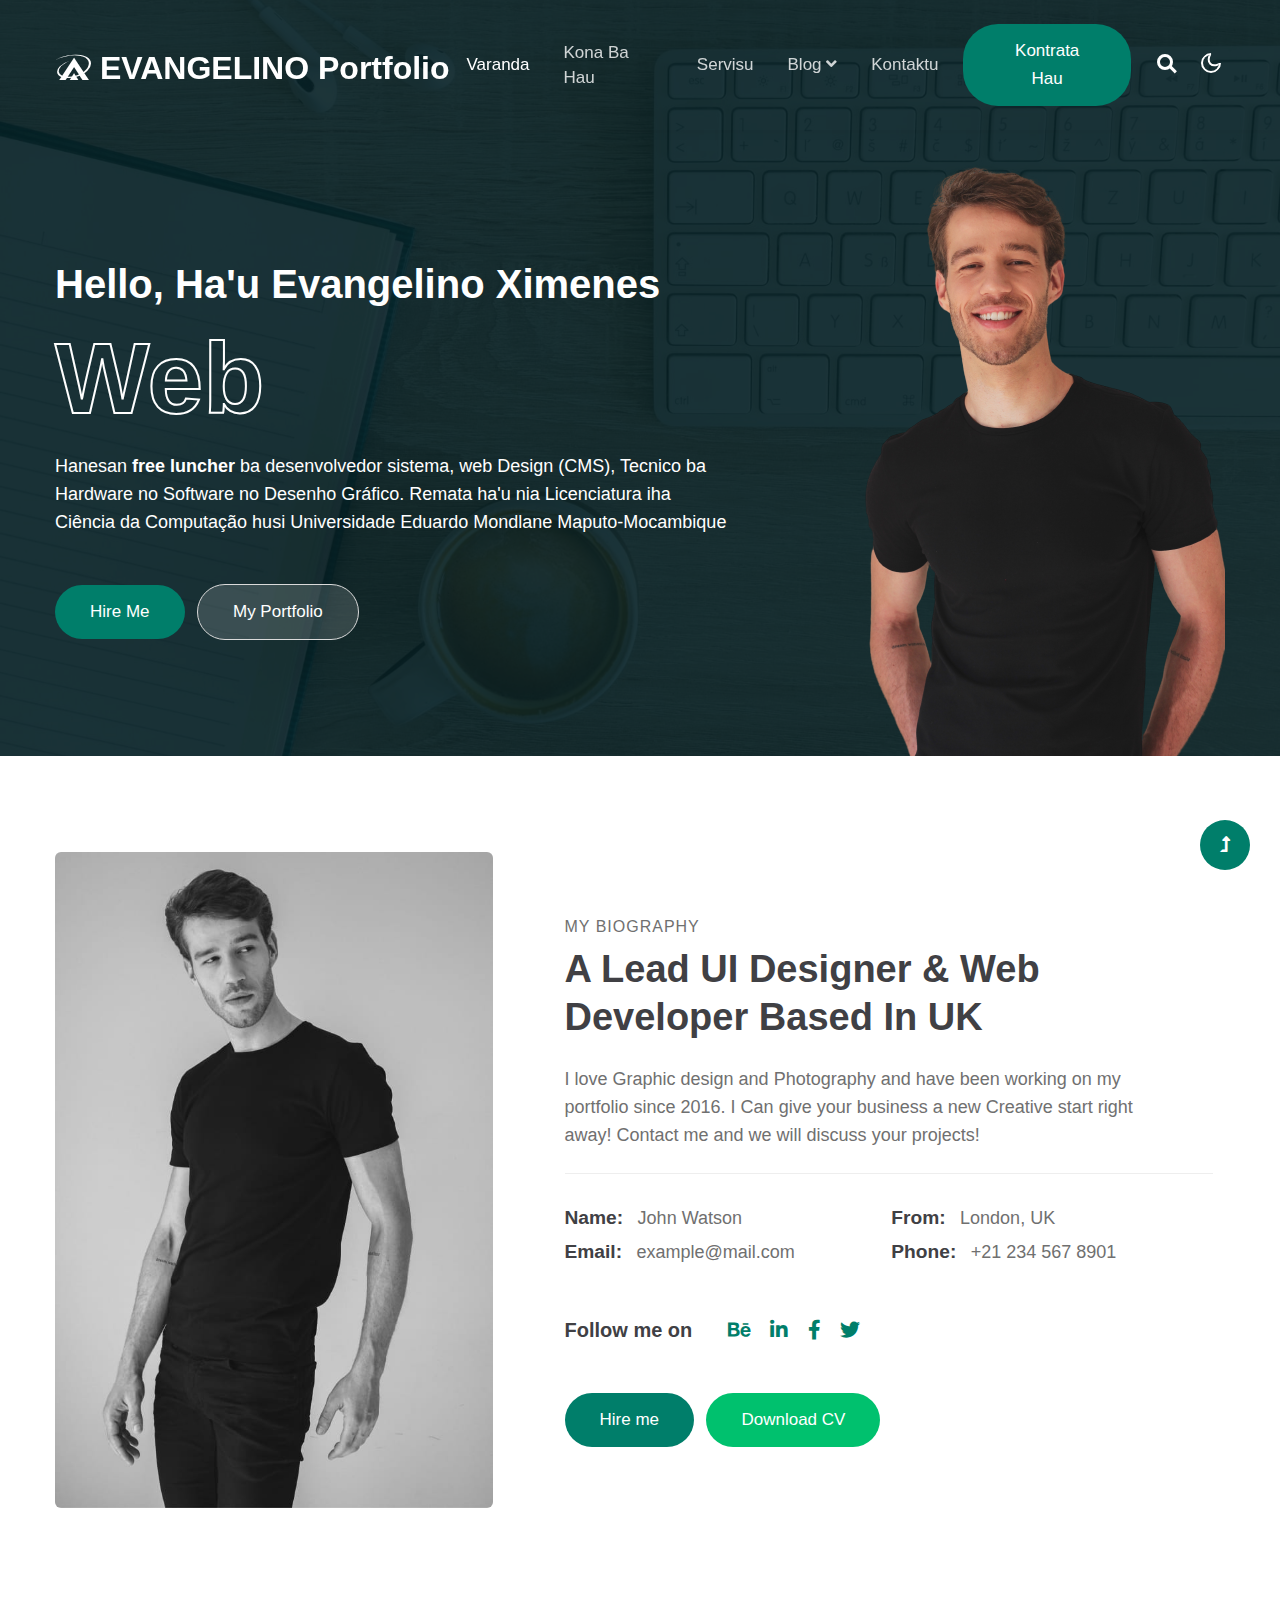
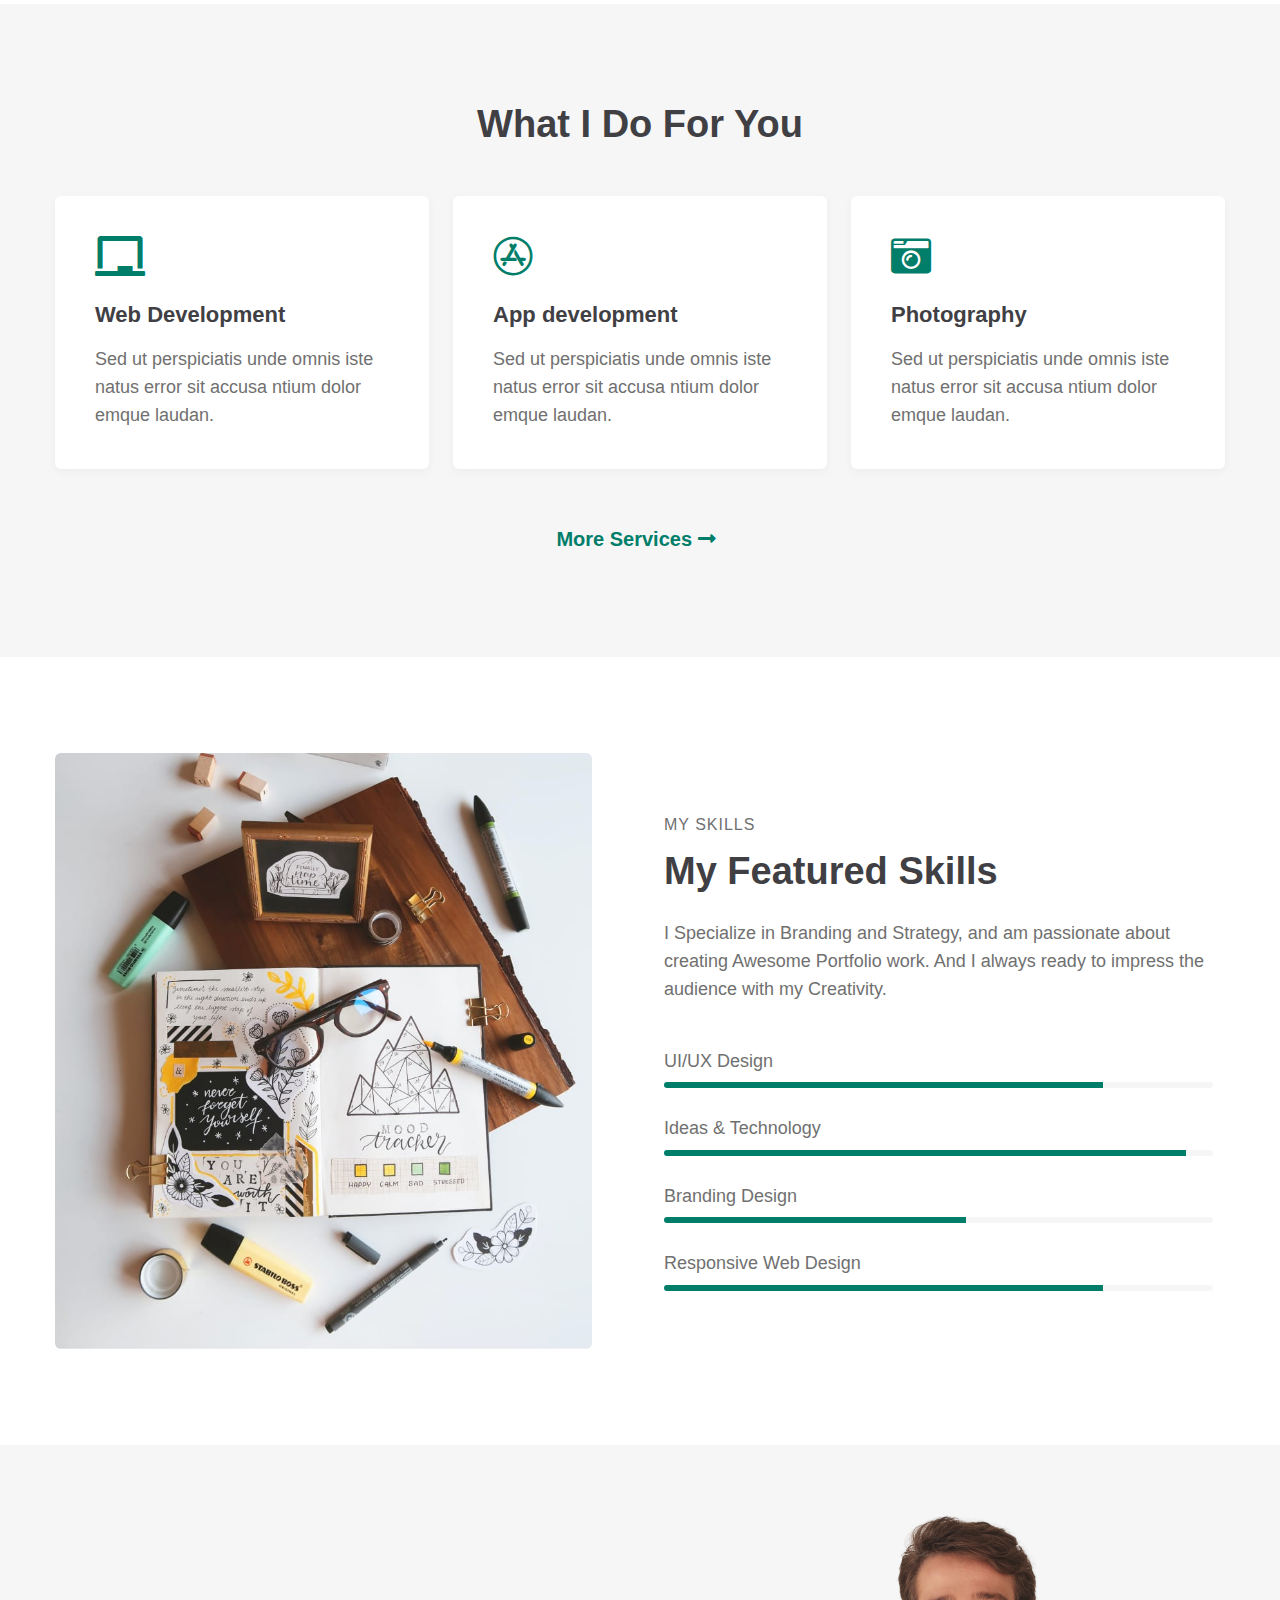
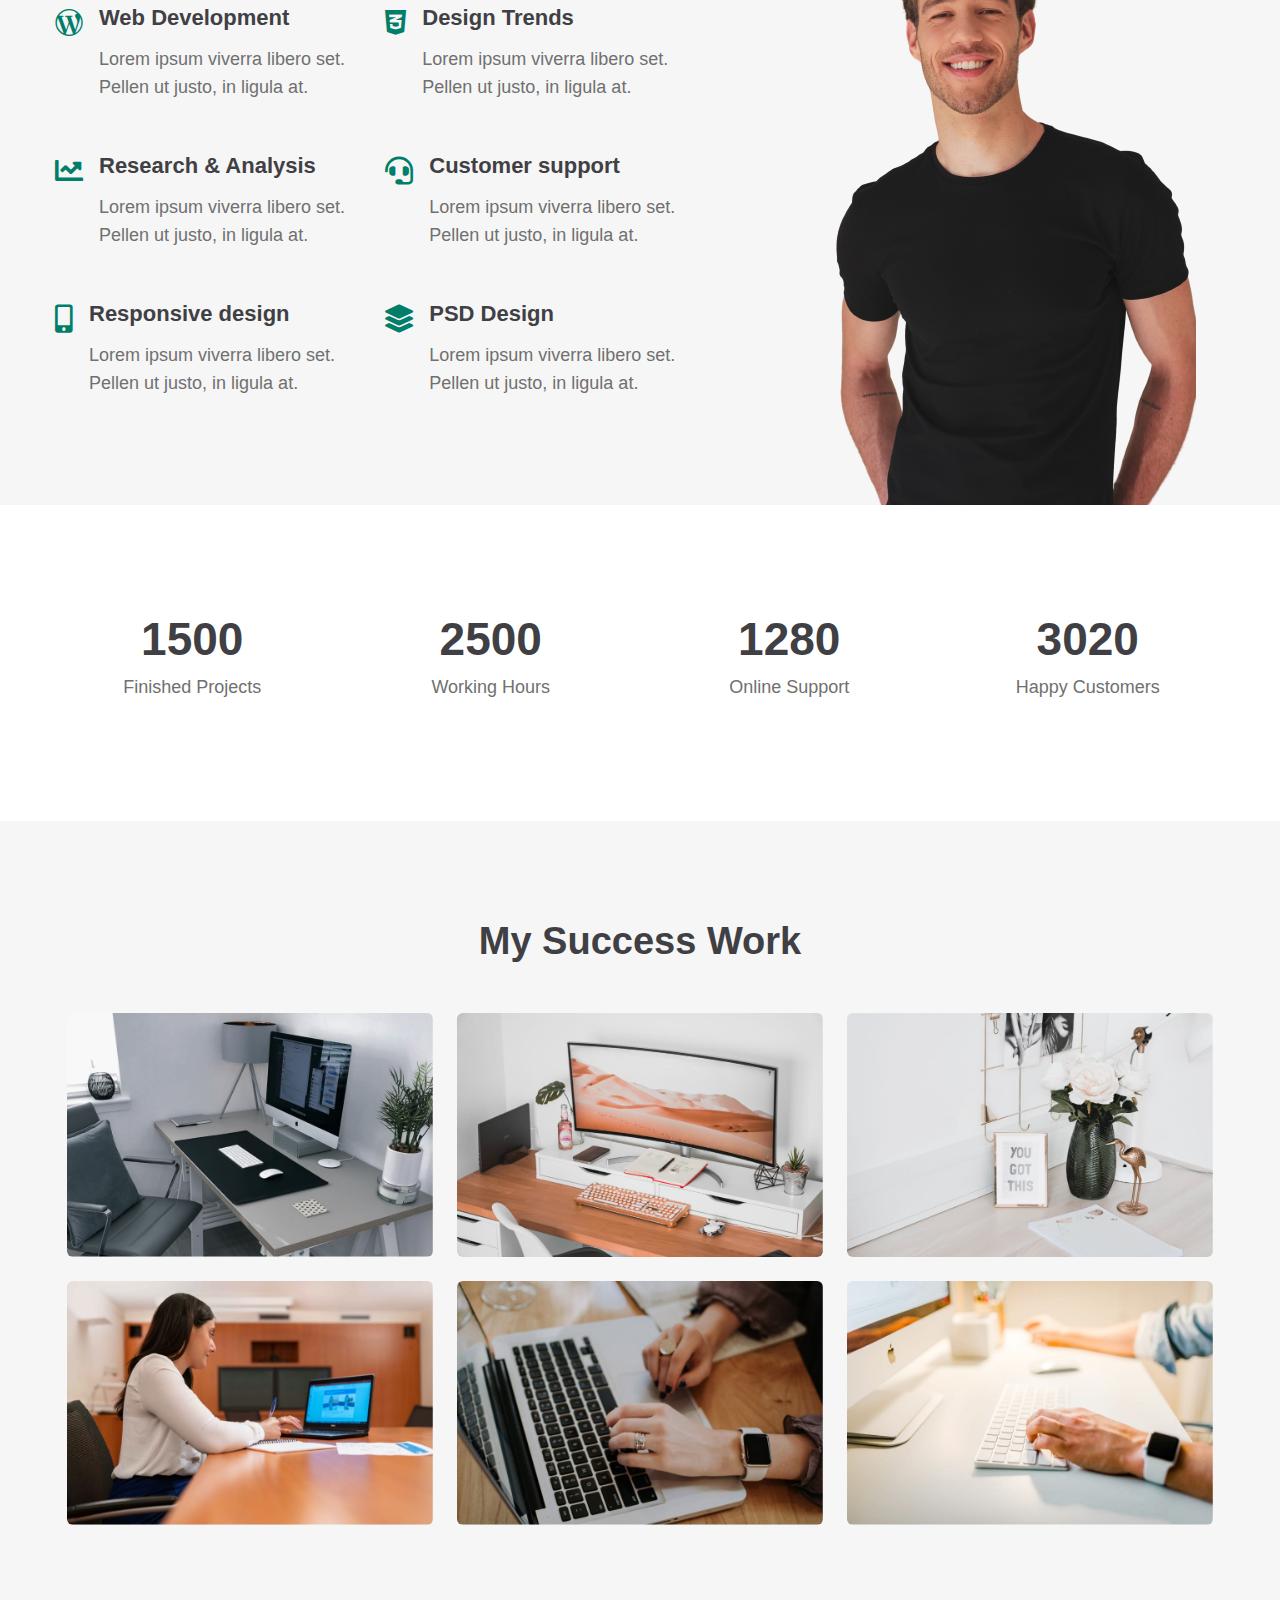
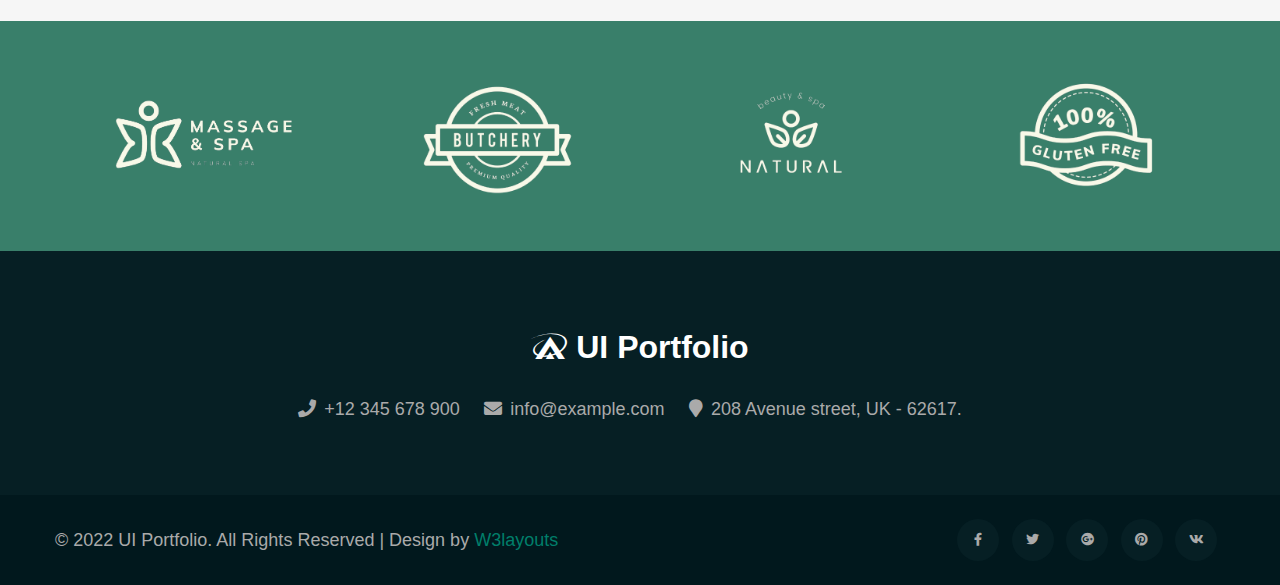
==== index.html @ 5bae4c5f "Initial commit" ====
<!--
Author: W3layouts
Author URL: http://w3layouts.com
-->
<!doctype html>
<html lang="en">


<!-- Mirrored from demo.w3layouts.com/demos_new/template_demo/20-05-2022/ui-portfolio-liberty-demo_Free/329622162/web/index.html by HTTrack Website Copier/3.x [XR&CO'2014], Tue, 31 Jan 2023 02:59:23 GMT -->
<!-- Added by HTTrack --><meta http-equiv="content-type" content="text/html;charset=UTF-8" /><!-- /Added by HTTrack -->
<head>
    <!-- Required meta tags -->
    <meta charset="utf-8">
    <meta name="viewport" content="width=device-width, initial-scale=1, shrink-to-fit=no">
    <title>Portfólio - Evangelino Francisco Ximenes</title>

    <!-- google-fonts -->
    <link href="http://fonts.googleapis.com/css2?family=Dosis:wght@300;400;500;600;800&amp;display=swap" rel="stylesheet">
    <link href="http://fonts.googleapis.com/css2?family=DM+Sans:wght@400;500;700&amp;display=swap" rel="stylesheet">
    <!-- //google-fonts -->

    <!-- Template CSS Style link -->
    <link rel="stylesheet" href="assets/css/style-liberty.css">

</head>

<body>
<script src="../../../../../../../m.servedby-buysellads.com/monetization.js" type="text/javascript"></script>
<script>
(function(){
	if(typeof _bsa !== 'undefined' && _bsa) {
  		// format, zoneKey, segment:value, options
  		_bsa.init('flexbar', 'CKYI627U', 'placement:w3layoutscom');
  	}
})();
</script>
<script>
(function(){
if(typeof _bsa !== 'undefined' && _bsa) {
	// format, zoneKey, segment:value, options
	_bsa.init('fancybar', 'CKYDL2JN', 'placement:demo');
}
})();
</script>
<script>
(function(){
	if(typeof _bsa !== 'undefined' && _bsa) {
  		// format, zoneKey, segment:value, options
  		_bsa.init('stickybox', 'CKYI653J', 'placement:w3layoutscom');
  	}
})();
</script>
<!-- Global site tag (gtag.js) - Google Analytics -->
<script async src='https://www.googletagmanager.com/gtag/js?id=G-98H8KRKT85'></script>
<script>
  window.dataLayer = window.dataLayer || [];
  function gtag(){dataLayer.push(arguments);}
  gtag('js', new Date());

  gtag('config', 'G-98H8KRKT85');
</script>

<meta name="robots" content="noindex">
<body><link rel="stylesheet" href="../../../../../../assests/css/font-awesome.min.css">
<!-- New toolbar-->
<style>
* {
  box-sizing: border-box;
  font-family: -apple-system, BlinkMacSystemFont, "Segoe UI", Roboto, Oxygen-Sans, Ubuntu, Cantarell, "Helvetica Neue", sans-serif;
}


#w3lDemoBar.w3l-demo-bar {
  top: 0;
  right: 0;
  bottom: 0;
  z-index: 9999;
  padding: 40px 5px;
  padding-top:70px;
  margin-bottom: 70px;
  background: #0D1326;
  border-top-left-radius: 9px;
  border-bottom-left-radius: 9px;
}

#w3lDemoBar.w3l-demo-bar a {
  display: block;
  color: #e6ebff;
  text-decoration: none;
  line-height: 24px;
  opacity: .6;
  margin-bottom: 20px;
  text-align: center;
}

#w3lDemoBar.w3l-demo-bar span.w3l-icon {
  display: block;
}

#w3lDemoBar.w3l-demo-bar a:hover {
  opacity: 1;
}

#w3lDemoBar.w3l-demo-bar .w3l-icon svg {
  color: #e6ebff;
}
#w3lDemoBar.w3l-demo-bar .responsive-icons {
  margin-top: 30px;
  border-top: 1px solid #41414d;
  padding-top: 40px;
}
#w3lDemoBar.w3l-demo-bar .demo-btns {
  border-top: 1px solid #41414d;
  padding-top: 30px;
}
#w3lDemoBar.w3l-demo-bar .responsive-icons a span.fa {
  font-size: 26px;
}
#w3lDemoBar.w3l-demo-bar .no-margin-bottom{
  margin-bottom:0;
}
.toggle-right-sidebar span {
  background: #0D1326;
  width: 50px;
  height: 50px;
  line-height: 50px;
  text-align: center;
  color: #e6ebff;
  border-radius: 50px;
  font-size: 26px;
  cursor: pointer;
  opacity: .5;
}
.pull-right {
  float: right;
  position: fixed;
  right: 0px;
  top: 70px;
  width: 90px;
  z-index: 99999;
  text-align: center;
}
/* ============================================================
RIGHT SIDEBAR SECTION
============================================================ */

#right-sidebar {
  width: 90px;
  position: fixed;
  height: 100%;
  z-index: 1000;
  right: 0px;
  top: 0;
  margin-top: 60px;
  -webkit-transition: all .5s ease-in-out;
  -moz-transition: all .5s ease-in-out;
  -o-transition: all .5s ease-in-out;
  transition: all .5s ease-in-out;
  overflow-y: auto;
}


/* ============================================================
RIGHT SIDEBAR TOGGLE SECTION
============================================================ */

.hide-right-bar-notifications {
  margin-right: -300px !important;
  -webkit-transition: all .3s ease-in-out;
  -moz-transition: all .3s ease-in-out;
  -o-transition: all .3s ease-in-out;
  transition: all .3s ease-in-out;
}



@media (max-width: 992px) {
  #w3lDemoBar.w3l-demo-bar a.desktop-mode{
      display: none;

  }
}
@media (max-width: 767px) {
  #w3lDemoBar.w3l-demo-bar a.tablet-mode{
      display: none;

  }
}
@media (max-width: 568px) {
  #w3lDemoBar.w3l-demo-bar a.mobile-mode{
      display: none;
  }
  #w3lDemoBar.w3l-demo-bar .responsive-icons {
      margin-top: 0px;
      border-top: none;
      padding-top: 0px;
  }
  #right-sidebar,.pull-right {
      width: 90px;
  }
  #w3lDemoBar.w3l-demo-bar .no-margin-bottom-mobile{
      margin-bottom: 0;
  }
}
</style>
    <!--header-->
    <header id="site-header" class="fixed-top">
        <div class="container">
            <nav class="navbar navbar-expand-lg stroke">
                <h1>
                    <a class="navbar-brand" href="index.html">
                        <i class="fab fa-asymmetrik"></i> EVANGELINO Portfolio
                    </a>
                </h1>
                <!-- if logo is image enable this   
            <a class="navbar-brand" href="#index.html">
                <img src="image-path" alt="Your logo" title="Your logo" style="height:35px;" />
            </a> -->
                <button class="navbar-toggler collapsed bg-gradient" type="button" data-bs-toggle="collapse"
                    data-bs-target="#navbarTogglerDemo02" aria-controls="navbarTogglerDemo02" aria-expanded="false"
                    aria-label="Toggle navigation">
                    <span class="navbar-toggler-icon fa icon-expand fa-bars"></span>
                    <span class="navbar-toggler-icon fa icon-close fa-times"></span>
                </button>

                <div class="collapse navbar-collapse" id="navbarTogglerDemo02">
                    <ul class="navbar-nav ms-lg-auto align-items-center">
                        <li class="nav-item active">
                            <a class="nav-link" href="index.html">Varanda <span class="sr-only">(current)</span></a>
                        </li>
                        <li class="nav-item">
                            <a class="nav-link" href="about.html">Kona ba hau</a>
                        </li>
                        <li class="nav-item">
                            <a class="nav-link" href="services.html">Servisu</a>
                        </li>
                        <li class="nav-item">
                            <a class="nav-link dropdown-toggle" href="#url" id="navbarDropdown" role="button"
                                data-bs-toggle="dropdown" aria-haspopup="true" aria-expanded="false">
                                Blog <span class="fas fa-angle-down"></span>
                            </a>
                            <div class="dropdown-menu" aria-labelledby="navbarDropdown">
                                <a class="dropdown-item" href="blog-nosidebar.html">Blog - no sidebar</a>
                                <a class="dropdown-item" href="blog-right-sidebar.html">Blog - right sidebar</a>
                                <a class="dropdown-item" href="blog-left-sidebar.html">Blog - left Sidebar</a>
                                <a class="dropdown-item" href="blogsingle-nosidebar.html">Blog Single - no sidebar</a>
                                <a class="dropdown-item" href="blogsingle-right-sidebar.html">Blog Single - right
                                    sidebar</a>
                                <a class="dropdown-item" href="blogsingle-left-sidebar.html">Blog Single - left
                                    sidebar</a>
                            </div>
                        </li>
                        <!-- <li class="nav-item">
                            <a class="nav-link dropdown-toggle" href="#url" id="navbarDropdown" role="button"
                                data-bs-toggle="dropdown" aria-haspopup="true" aria-expanded="false">
                                Pages <span class="fas fa-angle-down"></span>
                            </a>
                            <div class="dropdown-menu" aria-labelledby="navbarDropdown">
                                <a class="dropdown-item" href="error.html">404 Page</a>
                                <a class="dropdown-item" href="email-template.html">Email Template</a>
                                <a class="dropdown-item" href="landing-single.html">Landing Page</a>
                                <a class="dropdown-item" href="shortcodes.html">Shortcodes</a>
                            </div>
                        </li> -->
                        <li class="nav-item">
                            <a class="nav-link" href="contact.html">Kontaktu</a>
                        </li>

                        <!--/right-btn-->
                        <div class="header-btn mx-2">
                            <a class="btn btn-style btn-primary mr-lg-5" href="contact.html"> Kontrata Hau</a>
                        </div>
                        <!--/right-btn-->

                    </ul>
                </div>

                <!-- search -->
                <ul class="cd-header-buttons px-lg-2">
                    <li>
                    <a class="cd-search-trigger" href="#cd-search">
                        <span></span>
                    </a>
                    </li>
                </ul>
                <div id="cd-search" class="cd-search">
                    <form action="#url" method="post">
                        <input name="Search" type="search" placeholder="Hanehan enter hafoin dijita...">
                    </form>
                </div>
                <!-- //search -->
                
                <!-- toggle switch for light and dark theme -->
                <div class="cont-ser-position">
                    <nav class="navigation">
                        <div class="theme-switch-wrapper">
                            <label class="theme-switch" for="checkbox">
                                <input type="checkbox" id="checkbox">
                                <div class="mode-container">
                                    <i class="gg-sun"></i>
                                    <i class="gg-moon"></i>
                                </div>
                            </label>
                        </div>
                    </nav>
                </div>
                <!-- //toggle switch for light and dark theme -->
            </nav>
        </div>
    </header>
    <!--//header-->




    <!-- banner section -->
    <section id="home" class="w3l-banner pt-5">
        <div class="container pt-lg-5 pt-md-4">
            <div class="row pt-lg-5 pt-4">
                <div class="col-lg-7 banner-info-grid pt-lg-0 pt-5">
                    <h1 class="mb-3">Hello, Ha'u Evangelino Ximenes</h1>
                    <h3 class="mb-4"> <span class="typed-text"></span><span class="cursor">&nbsp</span> </h3>
                    <p>Hanesan <span style="font-weight: bold;">free luncher</span> ba desenvolvedor sistema, web Design (CMS), Tecnico ba Hardware no Software no Desenho Gráfico. Remata ha'u nia Licenciatura iha Ciência da Computação husi Universidade Eduardo Mondlane Maputo-Mocambique</p>
                    
                    <a class="btn btn-primary btn-style mt-5 me-2" href="contact.html"> Hire Me </a>
                    <a class="btn btn-style transparent-btn mt-5" href="#portfolio"> My Portfolio </a>
                    
                </div>
                <div class="col-lg-5 text-lg-end my-image mt-lg-0 mt-4">
                    <img src="assets/images/banner.png" class="img-fluid" />
                </div>
            </div>
        </div>
    </section>
    <!-- //banner section -->


    <!-- About Section-->
    <section class="w3l-about py-5" id="about">
        <div class="container py-md-5 py-2">
            <div class="row w3l-row">
                <div class="col-lg-5 my-image pe-lg-5 mb-lg-0 mb-md-5 mb-4">
                    <img src="assets/images/about.jpg" alt="" class="img-fluid">
                </div>
                <div class="col-lg-7 w3l-about-info px-lg-4 align-center">
                    <h6 class="w3l-title-small mb-1">My Biography</h6>
                    <h3 class="w3l-title-main mb-2">A Lead UI Designer & Web Developer based in UK</h3>
                    <p class="my-4 pe-lg-5">I love Graphic design and Photography and have been working on my portfolio since 2016. I Can give your business a new Creative start right away! Contact me and we will discuss your projects!</p>
                    <div class="my-info mt-4">
                        <div class="single-info"><span>Name:</span>
                            <p>John Watson</p>
                        </div>
                        <div class="single-info"><span>From:</span>
                            <p>London, UK</p>
                        </div>
                        <div class="single-info"><span>Email:</span>
                            <p><a href="mailto:example@mail.com">example@mail.com</a></p>
                        </div>
                        <div class="single-info"><span>Phone:</span>
                            <p><a href="tel:+21 234 567 8901">+21 234 567 8901</a></p>
                        </div>
                    </div>

                    <ul class="follow-social mt-lg-5 mt-4">
                        <li>
                            <h5 class="me-md-3">Follow me on </h5>
                        </li>

                        <li><a href="https://in.linkedin.com/company/w3layouts"><span class="fab fa-behance"></span></a>
                        </li>

                        <li><a href="https://in.linkedin.com/company/w3layouts"><span class="fab fa-linkedin-in"></span></a>
                        </li>

                        <li><a href="https://www.facebook.com/w3layouts/">
                                <span class="fab fa-facebook-f"></span></a></li>

                        <li><a href="https://twitter.com/W3layouts"><span class="fab fa-twitter"></span></a></li>

                    </ul>
                    <div class="w3l-btn">
                        <a href="contact.html" class="btn btn-style btn-primary mt-lg-5 mt-4 me-md-2">Hire me</a>
                        <a href="#download-cv" class="btn btn-style btn-secondary mt-lg-5 mt-4">Download CV</a>
                    </div>
                </div>
            </div>
        </div>
    </section>
    <!-- //About Section-->


    <!-- Services Section -->
    <section class="about-section py-5">
        <div class="container py-lg-5 py-md-4 py-2">
            <div class="title-heading-w3 mx-auto text-center mb-sm-5 mb-4">
                <h3 class="w3l-title-main">What I do for you</h3>
            </div>
            <div class="row justify-content-center">
                <div class="col-lg-4 col-md-6">
                    <div class="about-single">
                        <div class="about-icon mb-4">
                            <i class="fas fa-chalkboard"></i>
                        </div>
                        <div class="about-content">
                            <h5 class="mb-3"><a href="#url">Web Development</a></h5>
                            <p>Sed ut perspiciatis unde omnis iste natus error sit accusa ntium dolor emque
                                laudan.</p>
                        </div>
                    </div>
                </div>
                <div class="col-lg-4 col-md-6 mt-md-0 mt-3">
                    <div class="about-single">
                        <div class="about-icon mb-4">
                            <i class="fab fa-app-store"></i>
                        </div>
                        <div class="about-content">
                            <h5 class="mb-3"><a href="#url"> App development</a></h5>
                            <p>Sed ut perspiciatis unde omnis iste natus error sit accusa ntium dolor emque
                                laudan.</p>
                        </div>
                    </div>
                </div>
                <div class="col-lg-4 col-md-6 mt-lg-0 mt-3">
                    <div class="about-single">
                        <div class="about-icon mb-4">
                            <i class="fas fa-camera-retro"></i>
                        </div>
                        <div class="about-content">
                            <h5 class="mb-3"><a href="#url"> Photography</a></h5>
                            <p>Sed ut perspiciatis unde omnis iste natus error sit accusa ntium dolor emque
                                laudan.</p>
                        </div>
                    </div>
                </div>
            </div>

            <div class="w3l-btn text-center">
                <a href="services.html" class="btn btn-border mt-lg-5 mt-4 me-2">
                    More services <span class="fas fa-long-arrow-alt-right"></span></a>
            </div>
        </div>
    </section>
    <!-- //Services Section -->





    <section class="w3l-skills py-5" id="skills">
        <div class="container py-lg-5 py-md-4 py-3">
            <div class="row">
                <div class="col-lg-6 pe-lg-5">
                    <img src="assets/images/about1.jpg" alt="" class="img-fluid">
                </div>
                <div class="col-lg-6 mt-lg-0 mt-5 w3l-content-6 px-lg-4 align-self-center">
                    <h6 class="w3l-title-small mb-2">My skills</h6>
                    <h3 class="w3l-title-main">My Featured skills</h3>
                    <p class="mt-4">I Specialize in Branding and Strategy, and am passionate about creating Awesome
                        Portfolio work. And I always ready to impress the audience with my Creativity. </p>
                    <div class="progress-info mt-5">
                        <h6 class="progress-tittle">UI/UX Design</h6>
                        <div class="progress">
                            <div class="progress-bar progress-bar-striped" role="progressbar" style="width: 80%" aria-valuenow="80" aria-valuemin="0" aria-valuemax="100">
                            </div>
                        </div>
                    </div>
                    <div class="progress-info">
                        <h6 class="progress-tittle">Ideas &amp; Technology
                        </h6>
                        <div class="progress">
                            <div class="progress-bar progress-bar-striped" role="progressbar" style="width: 95%" aria-valuenow="95" aria-valuemin="0" aria-valuemax="100">
                            </div>
                        </div>
                    </div>
                    <div class="progress-info">
                        <h6 class="progress-tittle">Branding Design</h6>
                        <div class="progress">
                            <div class="progress-bar progress-bar-striped" role="progressbar" style="width: 55%" aria-valuenow="55" aria-valuemin="0" aria-valuemax="100">
                            </div>
                        </div>
                    </div>
                    <div class="progress-info mb-0">
                        <h6 class="progress-tittle">Responsive Web Design</h6>
                        <div class="progress">
                            <div class="progress-bar progress-bar-striped" role="progressbar" style="width: 80%" aria-valuenow="80" aria-valuemin="0" aria-valuemax="100">
                            </div>
                        </div>
                    </div>
                </div>
            </div>
        </div>
    </section>


    <!-- Why Choose Us Section-->
    <section class="w3l-whychooseus pt-5" id="about1">
        <div class="container pt-lg-0 pt-md-4 pt-2">
            <div class="row align-items-center">
                <div class="col-lg-7 pe-lg-5 align-items-center">
                    <div class="row two-grids">
                        <div class="col-sm-6 grids_info d-flex">
                            <i class="fab fa-wordpress-simple"></i>
                            <div class="detail ms-3">
                                <h4 class="w3l-subtitle">Web Development</h4>
                                <p>Lorem ipsum viverra libero set. Pellen ut justo, in ligula at.
                                </p>
                            </div>
                        </div>
                        <div class="col-sm-6 grids_info d-flex mt-sm-0 mt-4">
                            <i class="fab fa-css3-alt"></i>
                            <div class="detail ms-3">
                                <h4 class="w3l-subtitle">Design Trends</h4>
                                <p>Lorem ipsum viverra libero set. Pellen ut justo, in ligula at.
                                </p>
                            </div>
                        </div>
                        <div class="col-sm-6 grids_info d-flex mt-md-5 mt-4">
                            <i class="fas fa-chart-line"></i>
                            <div class="detail ms-3">
                                <h4 class="w3l-subtitle">Research & Analysis</h4>
                                <p>Lorem ipsum viverra libero set. Pellen ut justo, in ligula at.
                                </p>
                            </div>
                        </div>
                        <div class="col-sm-6 grids_info d-flex mt-md-5 mt-4">
                            <i class="fas fa-headset"></i>
                            <div class="detail ms-3">
                                <h4 class="w3l-subtitle">Customer support</h4>
                                <p>Lorem ipsum viverra libero set. Pellen ut justo, in ligula at.
                                </p>
                            </div>
                        </div>
                        <div class="col-sm-6 grids_info d-flex mt-md-5 mt-4">
                            <i class="fas fa-mobile-alt"></i>
                            <div class="detail ms-3">
                                <h4 class="w3l-subtitle">Responsive design</h4>
                                <p>Lorem ipsum viverra libero set. Pellen ut justo, in ligula at.
                                </p>
                            </div>
                        </div>
                        <div class="col-sm-6 grids_info d-flex mt-md-5 mt-4">
                            <i class="fas fa-layer-group"></i>
                            <div class="detail ms-3">
                                <h4 class="w3l-subtitle">PSD Design</h4>
                                <p>Lorem ipsum viverra libero set. Pellen ut justo, in ligula at.
                                </p>
                            </div>
                        </div>
                    </div>
                </div>
                <div class="col-lg-5 ps-lg-5 my-image mt-lg-0 mt-4">
                    <img src="assets/images/banner.png" alt="" class="img-fluid">
                </div>

            </div>
        </div>
    </section>
    <!-- //Why Choose Us Section-->



    
    <!-- Stats Section-->
    <section class="w3l-stats-section py-5" id="stats">
        <div class="container py-lg-5 py-md-4 py-2">
            <div class="w3l-stats-inner-inf py-lg-4">
                <div class="row stats-con text-center">
                    <div class="col-lg-3 col-6 stats_info counter_grid">
                        <p class="counter"> 1500 </p>
                        <h3>Finished Projects</h3>
                    </div>
                    <div class="col-lg-3 col-6 stats_info counter_grid">
                        <p class="counter"> 2500 </p>
                        <h3>Working Hours</h3>
                    </div>
                    <div class="col-lg-3 col-6 stats_info counter_grid mt-lg-0 mt-sm-5 mt-5">
                        <p class="counter"> 1280 </p>
                        <h3>Online Support</h3>
                    </div>
                    <div class="col-lg-3 col-6 stats_info counter_grid mt-lg-0 mt-sm-5 mt-5">
                        <p class="counter"> 3020 </p>
                        <h3>Happy Customers</h3>
                    </div>

                </div>
            </div>
        </div>
    </section>
    <!-- //Stats Section-->


    <!-- portfolio -->
    <section class="w3-gallery py-5" id="portfolio">
        <div class="container py-lg-5 py-md-4 py-2">
            <div class="title-heading-w3 mx-auto text-center mb-sm-5 mb-4">
                <h3 class="w3l-title-main mb-2">My Success Work</h3>
            </div>
            <div class="row portfolio-area clearfix p-0 m-0">
                <div class="col-lg-4 col-md-6 portfolio-item2 content" data-id="id-1" data-type="cat-item-1">
                    <span class="image-block">
                        <a class="image-zoom" href="assets/images/blog1.jpg" data-gal="prettyPhoto[gallery]">
                            <div class="content-overlay"></div>
                            <img src="assets/images/blog1.jpg" class="img-fluid w3layouts agileits" alt="portfolio-img">
                            <div class="content-details fadeIn-bottom">
                                <h3 class="content-title">Architecture</h3>
                                <p class="content-text">This is a short description</p>
                            </div>
                        </a>
                    </span>
                </div>
                <div class="col-lg-4 col-md-6 portfolio-item2 content mt-md-0 mt-4" data-id="id-2" data-type="cat-item-2">
                    <span class="image-block">
                        <a class="image-zoom" href="assets/images/blog2.jpg" data-gal="prettyPhoto[gallery]">
                            <div class="content-overlay"></div>
                            <img src="assets/images/blog2.jpg" class="img-fluid w3layouts agileits" alt="portfolio-img">
                            <div class="content-details fadeIn-bottom">
                                <h3 class="content-title">Corporate</h3>
                                <p class="content-text">This is a short description</p>
                            </div>
                        </a>
                    </span>
                </div>
                <div class="col-lg-4 col-md-6 portfolio-item2 content mt-lg-0 mt-4" data-id="id-3" data-type="cat-item-3">
                    <span class="image-block">
                        <a class="image-zoom" href="assets/images/blog3.jpg" data-gal="prettyPhoto[gallery]">
                            <div class="content-overlay"></div>
                            <img src="assets/images/blog3.jpg" class="img-fluid w3layouts agileits" alt="portfolio-img">
                            <div class="content-details fadeIn-bottom">
                                <h3 class="content-title">Ecommerce</h3>
                                <p class="content-text">This is a short description</p>
                            </div>
                        </a>
                    </span>
                </div>
                <div class="col-lg-4 col-md-6 portfolio-item2 content mt-4" data-id="id-4" data-type="cat-item-4">
                    <span class="image-block">
                        <a class="image-zoom" href="assets/images/blog4.jpg" data-gal="prettyPhoto[gallery]">
                            <div class="content-overlay"></div>
                            <img src="assets/images/blog4.jpg" class="img-fluid w3layouts agileits" alt="portfolio-img">
                            <div class="content-details fadeIn-bottom">
                                <h3 class="content-title">Mobile UI</h3>
                                <p class="content-text">This is a short description</p>
                            </div>
                        </a>
                    </span>
                </div>
                <div class="col-lg-4 col-md-6 portfolio-item2 content mt-4" data-id="id-5" data-type="cat-item-5">
                    <span class="image-block">
                        <a class="image-zoom" href="assets/images/blog5.jpg" data-gal="prettyPhoto[gallery]">
                            <div class="content-overlay"></div>
                            <img src="assets/images/blog5.jpg" class="img-fluid w3layouts agileits" alt="portfolio-img">
                            <div class="content-details fadeIn-bottom">
                                <h3 class="content-title">Fashion</h3>
                                <p class="content-text">This is a short description</p>
                            </div>
                        </a>
                    </span>
                </div>
                <div class="col-lg-4 col-md-6 portfolio-item2 content mt-4" data-id="id-7" data-type="cat-item-6">
                    <span class="image-block">
                        <a class="image-zoom" href="assets/images/blog6.jpg" data-gal="prettyPhoto[gallery]">
                            <div class="content-overlay"></div>
                            <img src="assets/images/blog6.jpg" class="img-fluid w3layouts agileits" alt="portfolio-img">
                            <div class="content-details fadeIn-bottom">
                                <h3 class="content-title">Real Estate </h3>
                                <p class="content-text">This is a short description</p>
                            </div>
                        </a>
                    </span>
                </div>
            </div>
            <!--end portfolio-area -->
        </div>
        <!-- //gallery container -->
    </section>
    <!-- //portfolio -->


    <!--/brands-->
    <section class="w3l-brands py-md-5 py-4">
        <div class="container py-lg-2">
            <div class="align-items-center">
                <div id="owl-demo" class="owl-carousel owl-theme">
                    <div class="item">
                        <img src="assets/images/logo1.png" class="img-fluid" alt="Brand">
                    </div>
                    <div class="item">
                        <img src="assets/images/logo2.png" class="img-fluid" alt="Brand">
                    </div>

                    <div class="item">
                        <img src="assets/images/logo3.png" class="img-fluid" alt="Brand">
                    </div>

                    <div class="item">
                        <img src="assets/images/logo4.png" class="img-fluid" alt="Brand">
                    </div>

                    <div class="item">
                        <img src="assets/images/logo5.png" class="img-fluid" alt="Brand">
                    </div>

                    <div class="item">
                        <img src="assets/images/logo1.png" class="img-fluid" alt="Brand">
                    </div>
                    <div class="item">
                        <img src="assets/images/logo2.png" class="img-fluid" alt="Brand">
                    </div>

                    <div class="item">
                        <img src="assets/images/logo3.png" class="img-fluid" alt="Brand">
                    </div>

                    <div class="item">
                        <img src="assets/images/logo4.png" class="img-fluid" alt="Brand">
                    </div>
                </div>
            </div>
        </div>
    </section>
    <!-- //brands -->



     <!-- footer -->
     <footer class="text-center">
        <div class="footer py-5">
            <div class="container py-md-4">
                <div clss="footer-logo">
                    <a class="logo" href="index.html">
                        <i class="fab fa-asymmetrik"></i> UI Portfolio
                    </a>
                </div>
                <div class="footer-contact-info mt-4">
                    <ul>
                        <li>
                            <a href="tel:+12 345 678 900" class="contact-text-sub">
                                <span class="fas fa-phone me-2"></span>+12 345 678 900</a>
                        </li>
                        <li>
                            <a href="mailto:info@example.com" class="contact-text-sub">
                                <span class="fas fa-envelope me-2"></span>info@example.com </a>
                        </li>
                        <li>
                            <p class="contact-text-sub"> 
                                <span class="fas fa-map-marker me-2"></span>208 Avenue street, UK - 62617.</p>
                        </li>
                    </ul>
                </div>
            </div>
        </div>
        <div class="container py-4">
            <div class="row footer-grids">
                <div class="col-lg-6 copyright text-lg-start text-center align-center">
                    <p>© 2022 UI Portfolio. All Rights Reserved | Design by <a href="http://w3layouts.com/"> W3layouts</a> </p>
                </div>
                <div class="col-lg-6 text-lg-end text-center mt-lg-0 mt-4">
                    <div class="social">
                        <ul>
                            <li><a href="#url"><span class="fab me-2 fa-facebook-f"></span></a></li>
                            <li><a href="#url"><span class="fab me-2 fa-twitter"></span></a></li>
                            <li><a href="#url"><span class="fab me-2 fa-google-plus"></span></a></li>
                            <li><a href="#url"><span class="fab me-2 fa-pinterest"></span></a></li>
                            <li><a href="#url"><span class="fab me-2 fa-vk"></span></a></li>
                        </ul>
                    </div>
                </div>
            </div>
        </div>
    </footer>
    <!-- //footer -->



    <!-- Js scripts -->
    <!-- move top -->
    <button onclick="topFunction()" id="movetop" title="Go to top">
        <span class="fas fa-level-up-alt" aria-hidden="true"></span>
    </button>
    <script>
        // When the user scrolls down 20px from the top of the document, show the button
        window.onscroll = function () {
            scrollFunction()
        };

        function scrollFunction() {
            if (document.body.scrollTop > 20 || document.documentElement.scrollTop > 20) {
                document.getElementById("movetop").style.display = "block";
            } else {
                document.getElementById("movetop").style.display = "none";
            }
        }

        // When the user clicks on the button, scroll to the top of the document
        function topFunction() {
            document.body.scrollTop = 0;
            document.documentElement.scrollTop = 0;
        }
    </script>
    <!-- //move top -->

    <!-- common jquery plugin -->
    <script src="assets/js/jquery-3.3.1.min.js"></script>
    <!-- //common jquery plugin -->

    <!-- theme switch js (light and dark)-->
    <script src="assets/js/theme-change.js"></script>
    <!-- //theme switch js (light and dark)-->

    <!--search-bar-->
    <script src="assets/js/search.js"></script>
    <!--//search-bar-->

    <!--/stats-number-counter-->
    <script src="assets/js/jquery.waypoints.min.js"></script>
    <script src="assets/js/jquery.countup.js"></script>
    <script>
        $('.counter').countUp();

    </script>
    <!--//stats-number-counter-->

    <!--/owlcarousel-->
    <script src="assets/js/owl.carousel.js"></script>
    <!-- //brands-->
    <script>
        $(document).ready(function() {
            $("#owl-demo").owlCarousel({
                loop: true,
                autoplay: true,
                autoplaySpeed: 1500,
                nav: false,
                responsiveClass: true,
                responsive: {
                    0: {
                        items: 2,
                        nav: false
                    },
                    568: {
                        items: 3,
                        nav: false
                    },
                    768: {
                        items: 4,
                        nav: false
                    }
                }
            })
        })

    </script>
    <!-- //brands-->

    <!-- /typig-text-->
    <script>
        const typedTextSpan = document.querySelector(".typed-text");
        const cursorSpan = document.querySelector(".cursor");

        const textArray = ["Web Designer", "Web Developer", "Photographer", "Freelancer"];
        const typingDelay = 200;
        const erasingDelay = 10;
        const newTextDelay = 100; // Delay between current and next text
        let textArrayIndex = 0;
        let charIndex = 0;

        function type() {
            if (charIndex < textArray[textArrayIndex].length) {
                if (!cursorSpan.classList.contains("typing")) cursorSpan.classList.add("typing");
                typedTextSpan.textContent += textArray[textArrayIndex].charAt(charIndex);
                charIndex++;
                setTimeout(type, typingDelay);
            } else {
                cursorSpan.classList.remove("typing");
                setTimeout(erase, newTextDelay);
            }
        }

        function erase() {
            if (charIndex > 0) {
                // add class 'typing' if there's none
                if (!cursorSpan.classList.contains("typing")) {
                    cursorSpan.classList.add("typing");
                }
                typedTextSpan.textContent = textArray[textArrayIndex].substring(0, 0);
                charIndex--;
                setTimeout(erase, erasingDelay);
            } else {
                cursorSpan.classList.remove("typing");
                textArrayIndex++;
                if (textArrayIndex >= textArray.length) textArrayIndex = 0;
                setTimeout(type, typingDelay);
            }
        }

        document.addEventListener("DOMContentLoaded", function () { // On DOM Load initiate the effect
            if (textArray.length) setTimeout(type, newTextDelay + 250);
        });
    </script>
    <!-- //typig-text-->


    <!-- jQuery-Photo-filter-lightbox-portfolio-plugin -->
    <script src="assets/js/jquery-1.7.2.js"></script>
    <script src="assets/js/jquery.quicksand.js"></script>
    <script src="assets/js/script.js"></script>
    <script src="assets/js/jquery.prettyPhoto.js"></script>
    <!-- //jQuery-Photo-filter-lightbox-portfolio-plugin -->

    <!-- MENU-JS -->
    <script>
        $(window).on("scroll", function () {
            var scroll = $(window).scrollTop();

            if (scroll >= 80) {
                $("#site-header").addClass("nav-fixed");
            } else {
                $("#site-header").removeClass("nav-fixed");
            }
        });

        //Main navigation Active Class Add Remove
        $(".navbar-toggler").on("click", function () {
            $("header").toggleClass("active");
        });
        $(document).on("ready", function () {
            if ($(window).width() > 991) {
                $("header").removeClass("active");
            }
            $(window).on("resize", function () {
                if ($(window).width() > 991) {
                    $("header").removeClass("active");
                }
            });
        });
    </script>
    <!-- //MENU-JS -->

    <!-- disable body scroll which navbar is in active -->
    <script>
        $(function () {
            $('.navbar-toggler').click(function () {
                $('body').toggleClass('noscroll');
            })
        });
    </script>
    <!-- //disable body scroll which navbar is in active -->

    <!--bootstrap-->
    <script src="assets/js/bootstrap.min.js"></script>
    <!-- //bootstrap-->
    <!-- //Js scripts -->


</body>


<!-- Mirrored from demo.w3layouts.com/demos_new/template_demo/20-05-2022/ui-portfolio-liberty-demo_Free/329622162/web/index.html by HTTrack Website Copier/3.x [XR&CO'2014], Tue, 31 Jan 2023 02:59:23 GMT -->
</html>
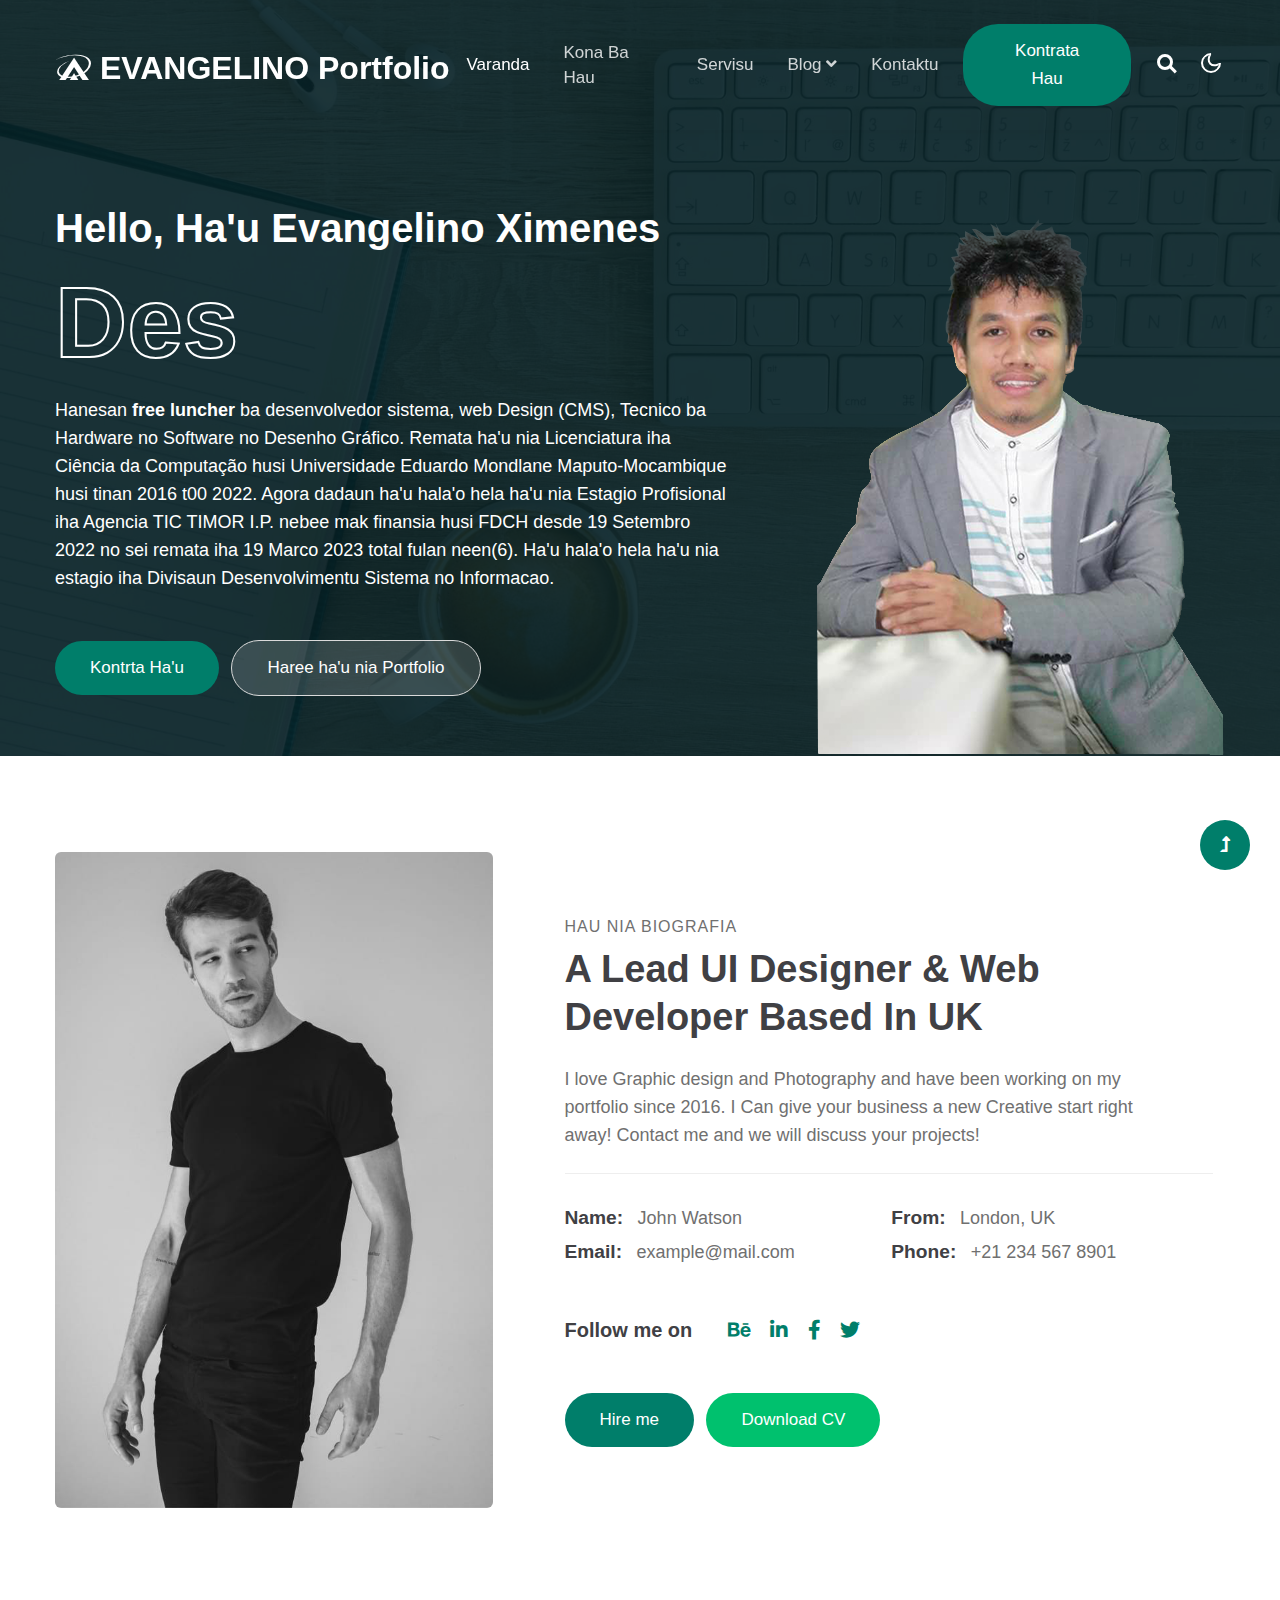
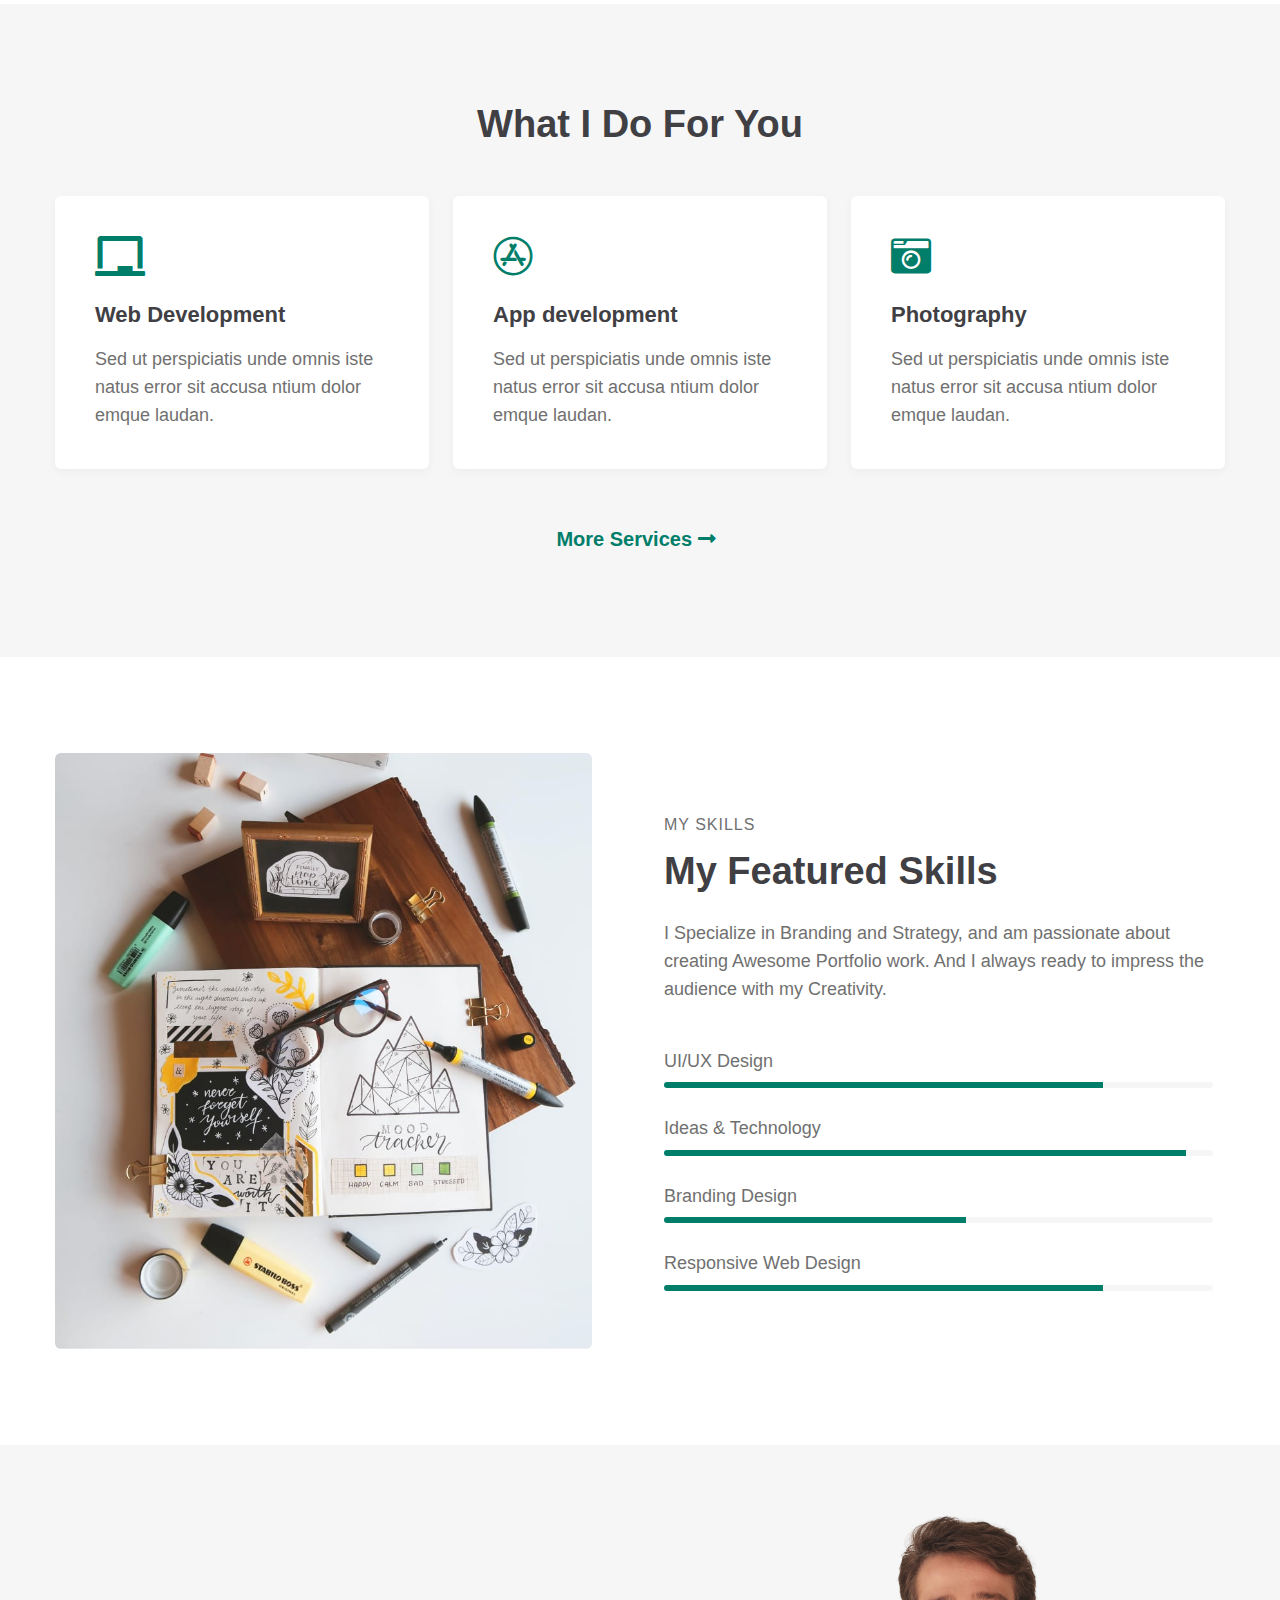
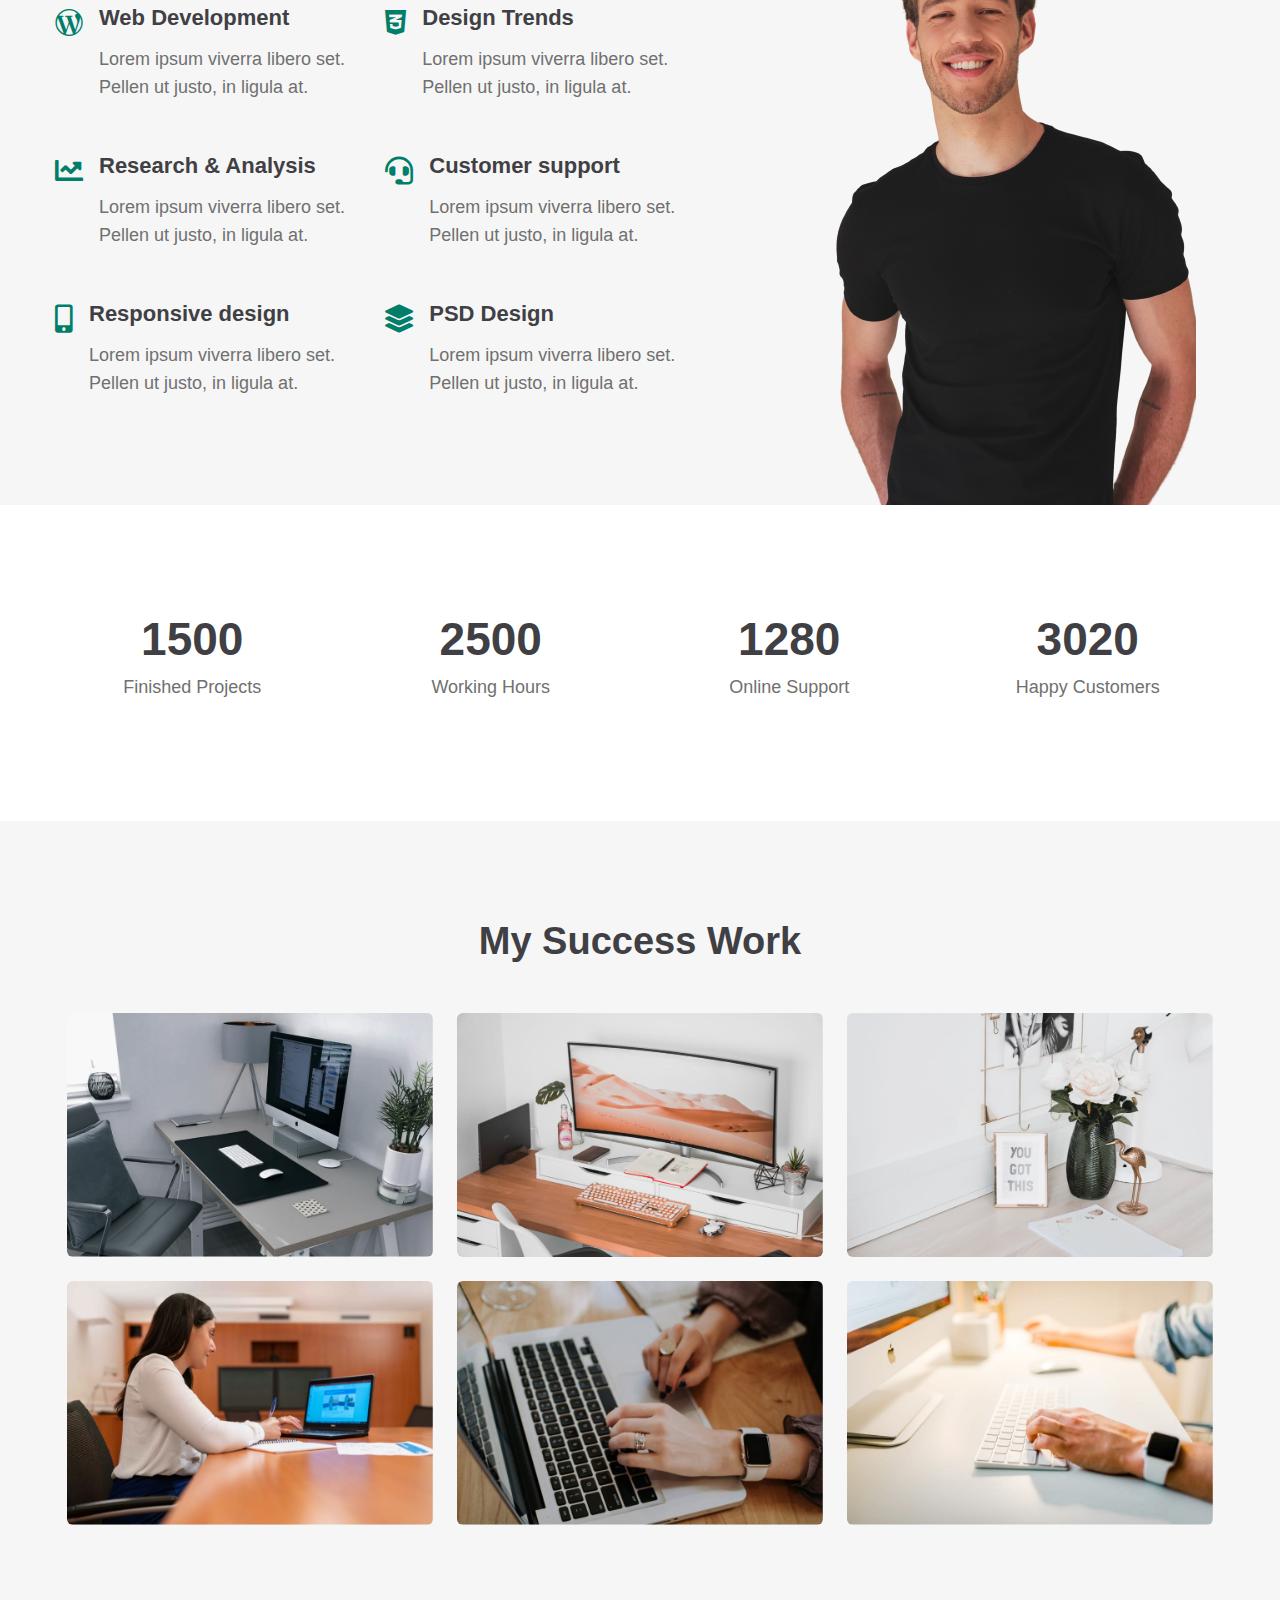
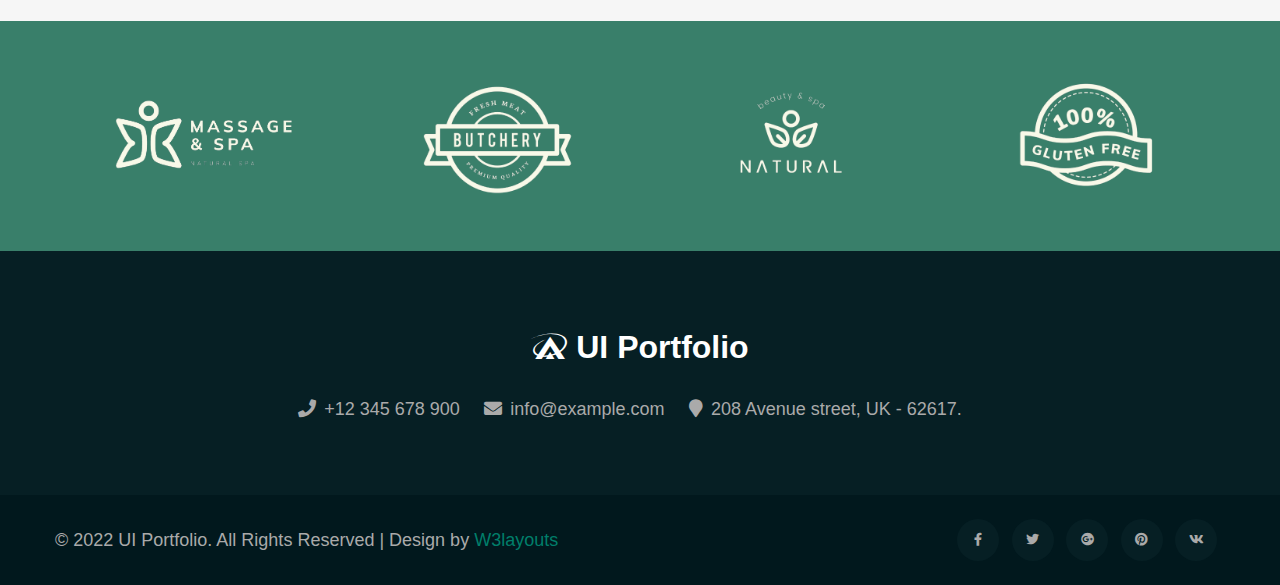
==== commit 63b628a4: "Index and image" ====
--- a/index.html
+++ b/index.html
@@ -320,20 +320,19 @@
                 <div class="col-lg-7 banner-info-grid pt-lg-0 pt-5">
                     <h1 class="mb-3">Hello, Ha'u Evangelino Ximenes</h1>
                     <h3 class="mb-4"> <span class="typed-text"></span><span class="cursor">&nbsp</span> </h3>
-                    <p>Hanesan <span style="font-weight: bold;">free luncher</span> ba desenvolvedor sistema, web Design (CMS), Tecnico ba Hardware no Software no Desenho Gráfico. Remata ha'u nia Licenciatura iha Ciência da Computação husi Universidade Eduardo Mondlane Maputo-Mocambique</p>
+                    <p>Hanesan <span style="font-weight: bold;">free luncher</span> ba desenvolvedor sistema, web Design (CMS), Tecnico ba Hardware no Software no Desenho Gráfico. Remata ha'u nia Licenciatura iha Ciência da Computação husi Universidade Eduardo Mondlane Maputo-Mocambique husi tinan 2016 t00 2022. Agora dadaun ha'u hala'o hela ha'u nia Estagio Profisional iha Agencia TIC TIMOR I.P. nebee mak finansia husi FDCH desde 19 Setembro 2022 no sei remata iha 19 Marco 2023 total fulan neen(6). Ha'u hala'o hela ha'u nia estagio iha Divisaun Desenvolvimentu Sistema no Informacao.</p>
                     
-                    <a class="btn btn-primary btn-style mt-5 me-2" href="contact.html"> Hire Me </a>
-                    <a class="btn btn-style transparent-btn mt-5" href="#portfolio"> My Portfolio </a>
+                    <a class="btn btn-primary btn-style mt-5 me-2" href="contact.html"> Kontrta Ha'u </a>
+                    <a class="btn btn-style transparent-btn mt-5" href="#portfolio"> Haree ha'u nia Portfolio </a>
                     
                 </div>
                 <div class="col-lg-5 text-lg-end my-image mt-lg-0 mt-4">
-                    <img src="assets/images/banner.png" class="img-fluid" />
+                    <img src="assets/images/Teste.png" class="img-fluid" />
                 </div>
             </div>
         </div>
     </section>
     <!-- //banner section -->
-
 
     <!-- About Section-->
     <section class="w3l-about py-5" id="about">
@@ -343,7 +342,7 @@
                     <img src="assets/images/about.jpg" alt="" class="img-fluid">
                 </div>
                 <div class="col-lg-7 w3l-about-info px-lg-4 align-center">
-                    <h6 class="w3l-title-small mb-1">My Biography</h6>
+                    <h6 class="w3l-title-small mb-1">Hau nia Biografia</h6>
                     <h3 class="w3l-title-main mb-2">A Lead UI Designer & Web Developer based in UK</h3>
                     <p class="my-4 pe-lg-5">I love Graphic design and Photography and have been working on my portfolio since 2016. I Can give your business a new Creative start right away! Contact me and we will discuss your projects!</p>
                     <div class="my-info mt-4">
@@ -856,7 +855,9 @@
         const typedTextSpan = document.querySelector(".typed-text");
         const cursorSpan = document.querySelector(".cursor");
 
-        const textArray = ["Web Designer", "Web Developer", "Photographer", "Freelancer"];
+        const textArray = [ "Desenvolvedor Web","Web Designer", 
+                            "Desenvolvedor Sistema", "Freelancer",
+                            "Designer Grafico"];
         const typingDelay = 200;
         const erasingDelay = 10;
         const newTextDelay = 100; // Delay between current and next text
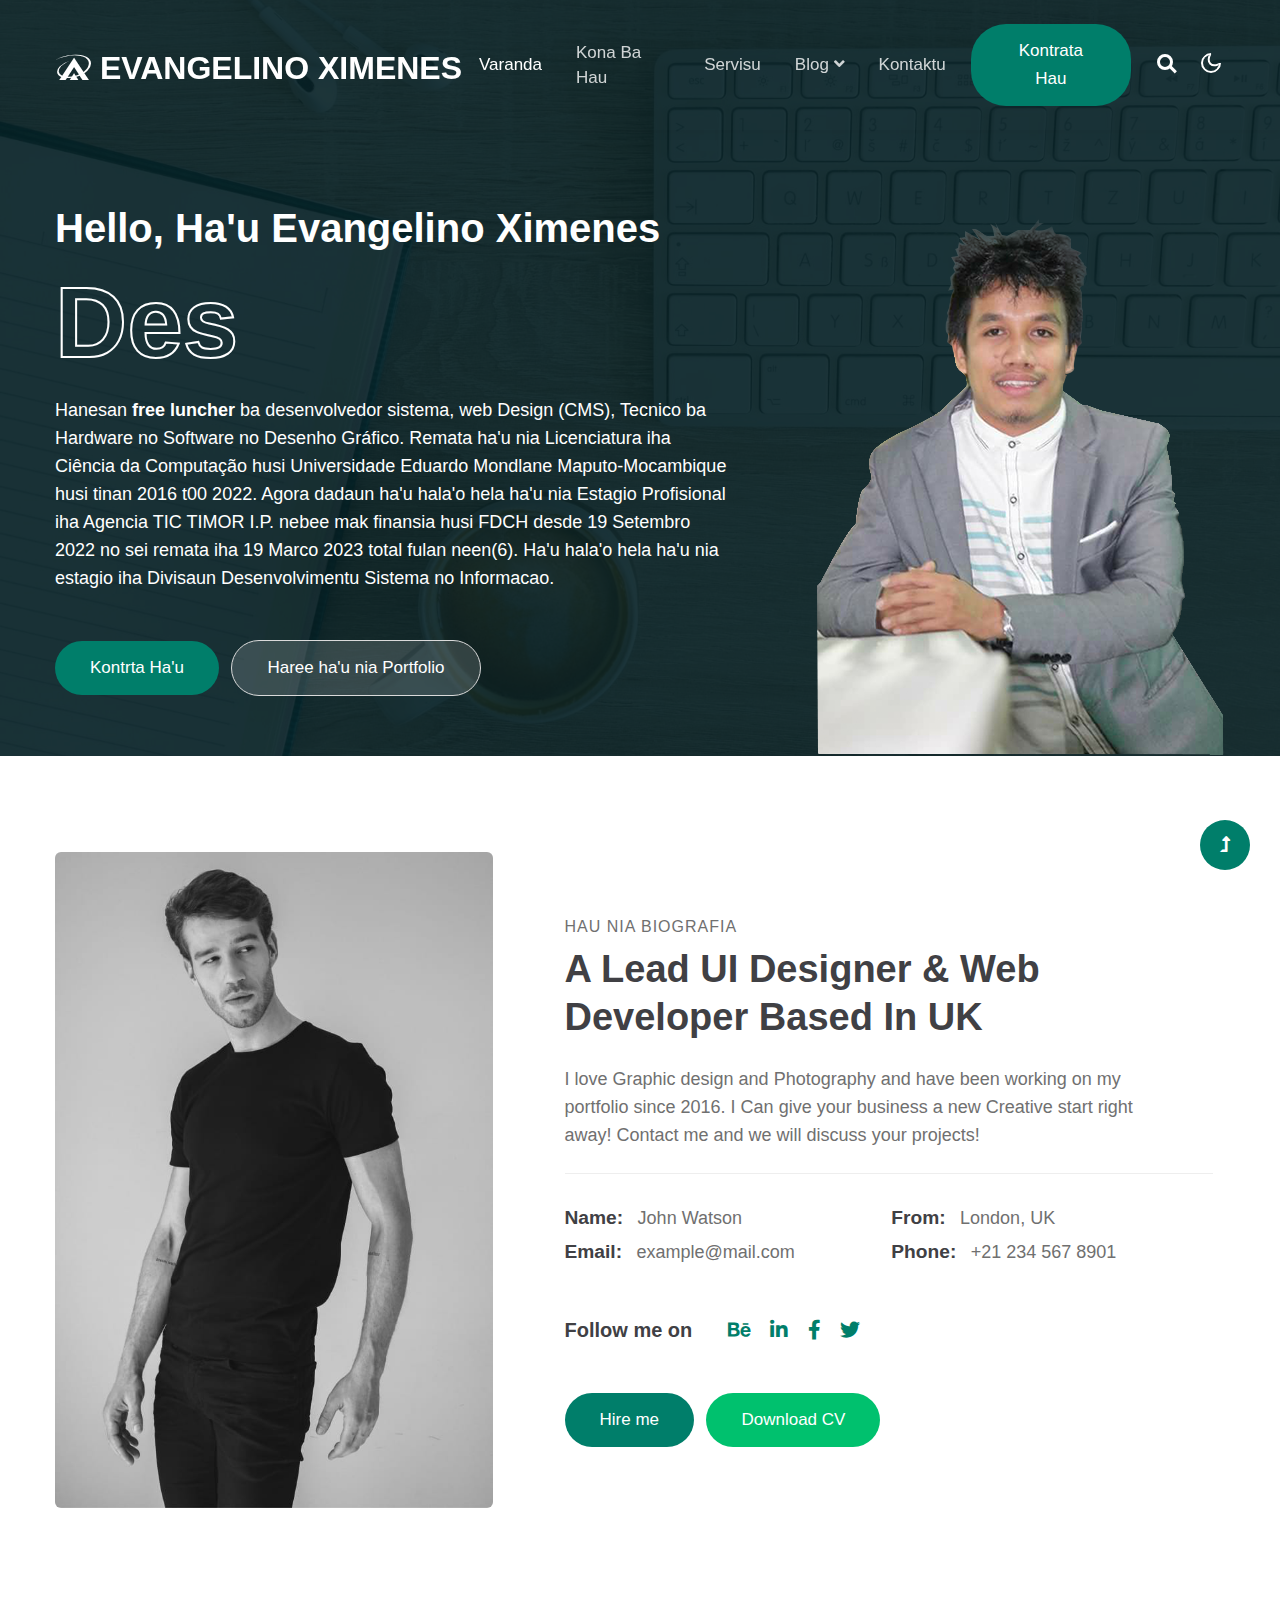
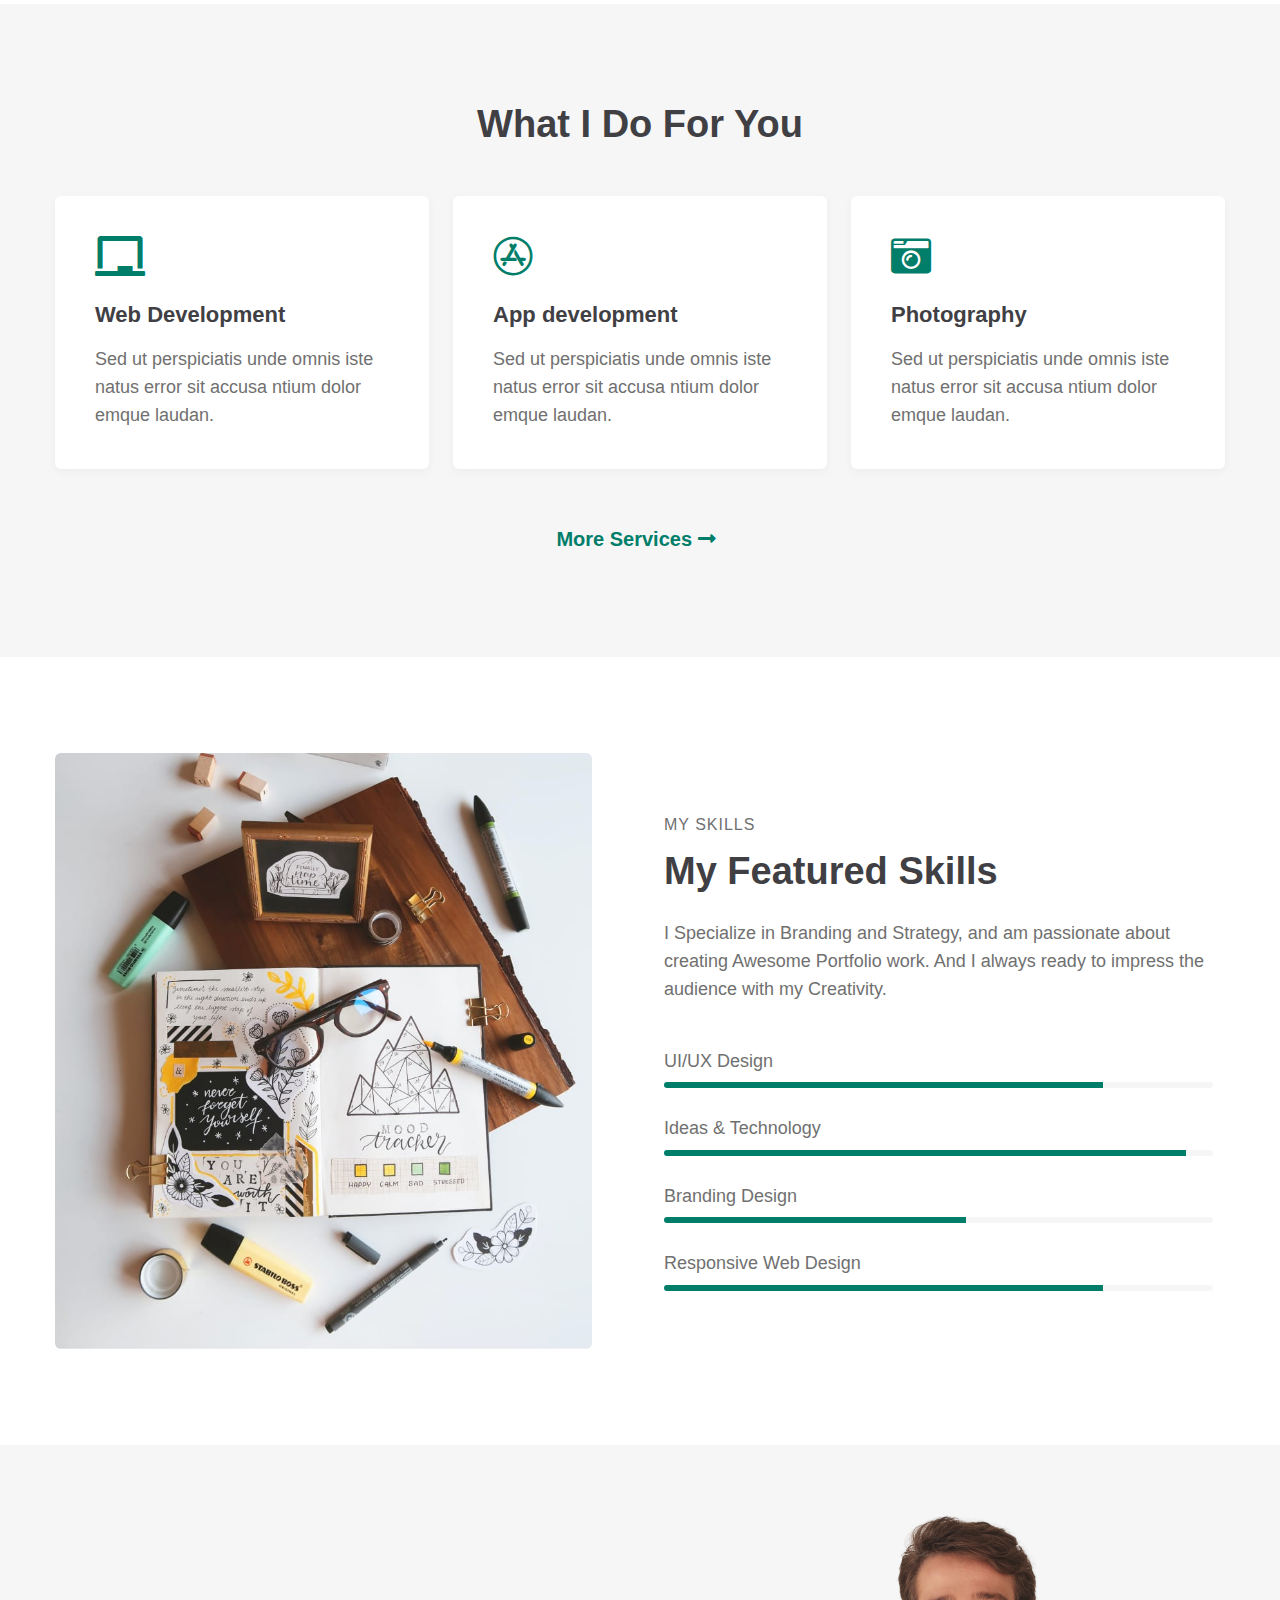
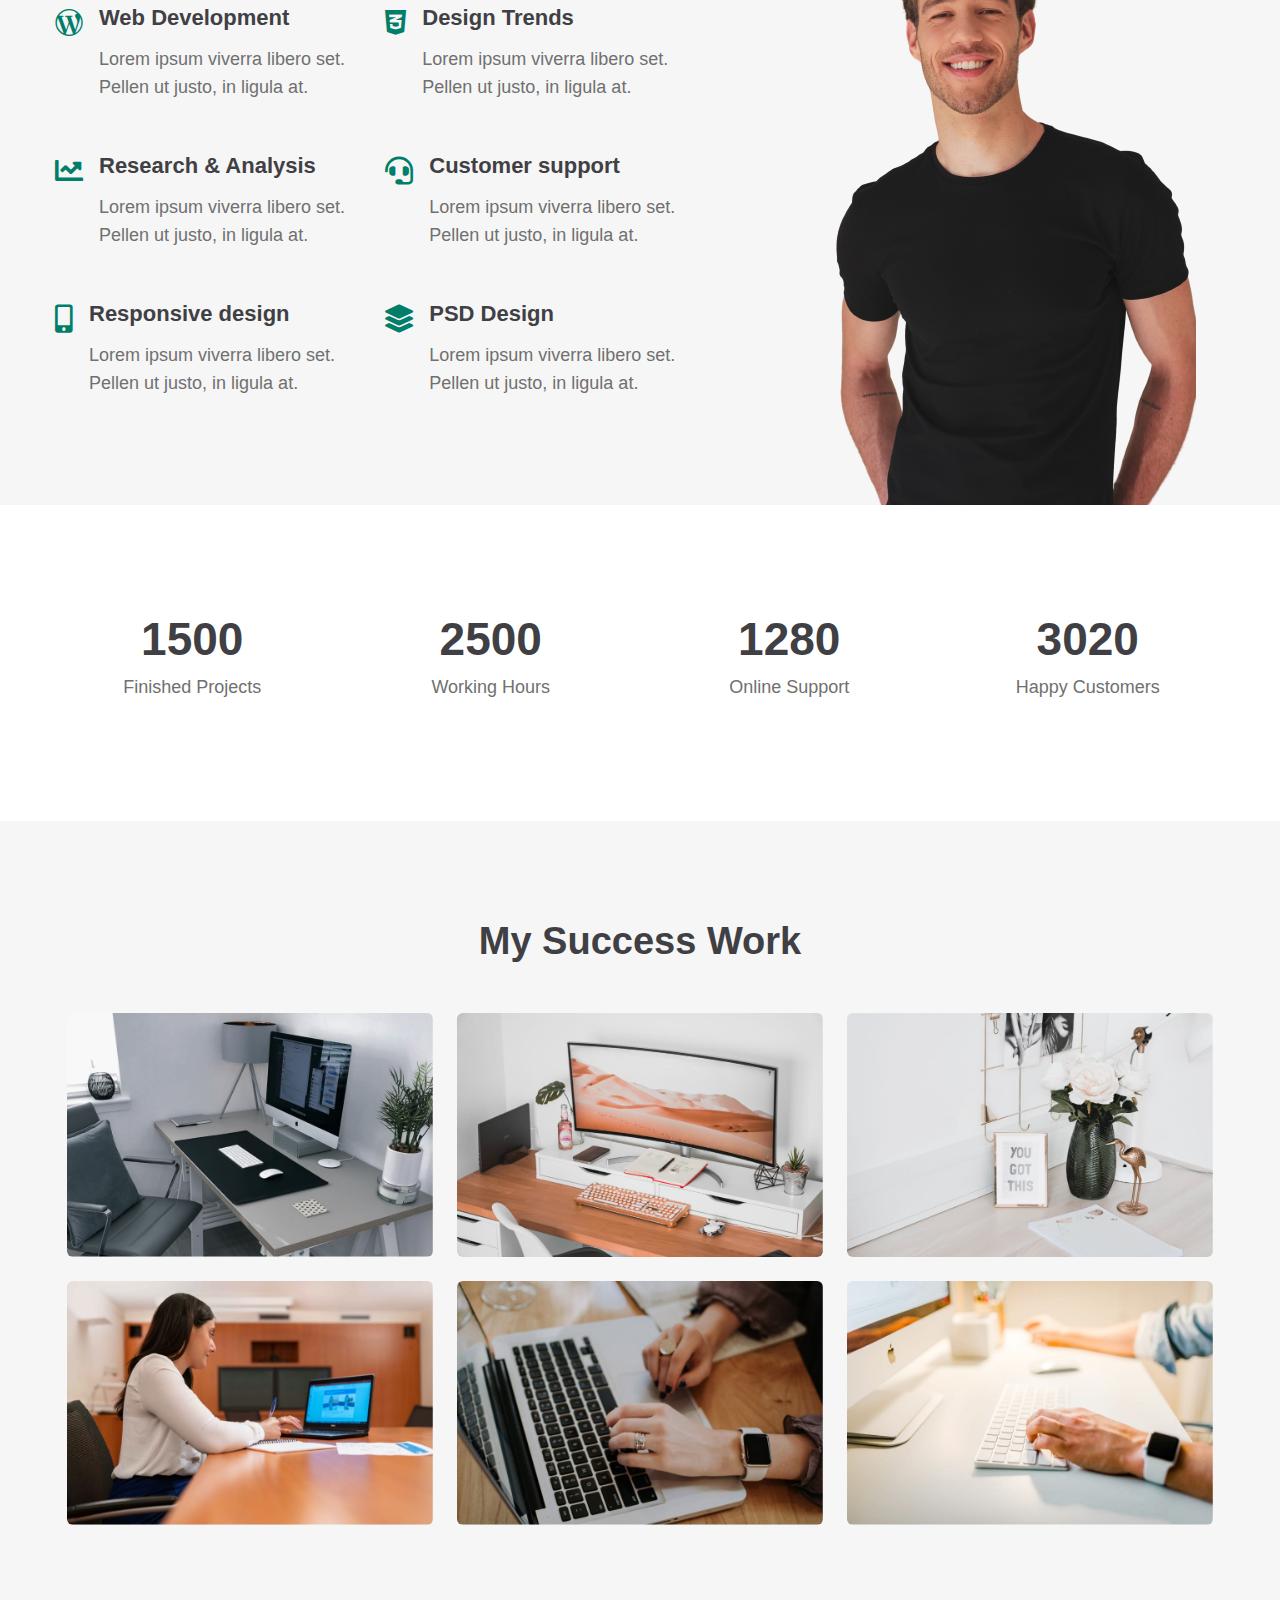
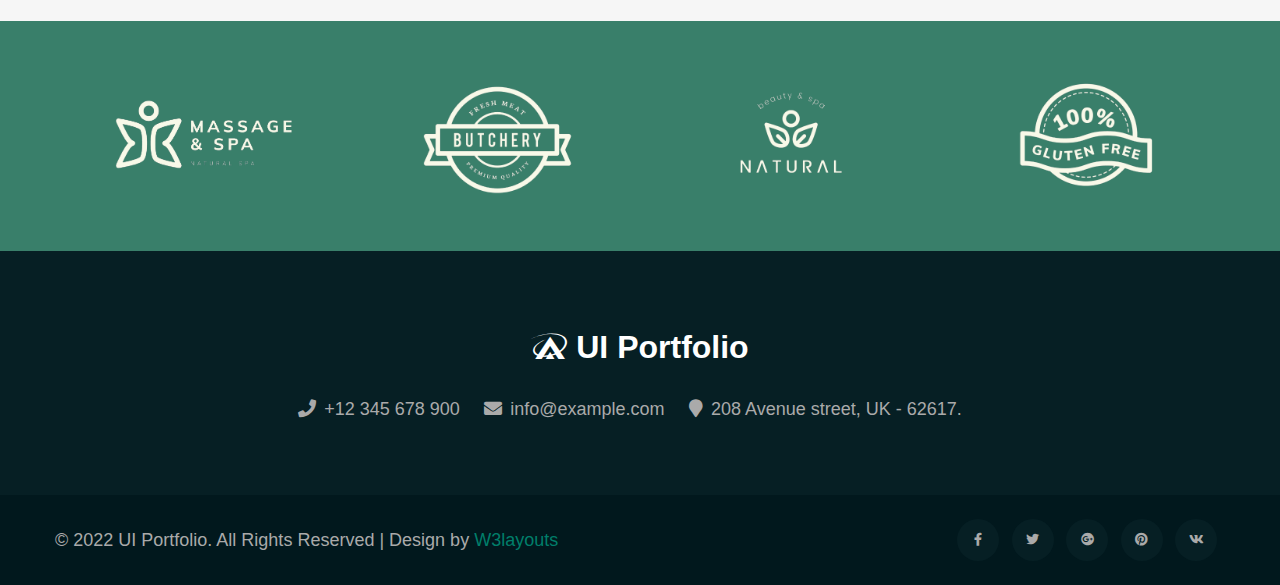
==== commit 5e3c9183: "Update index.html" ====
--- a/index.html
+++ b/index.html
@@ -209,7 +209,7 @@
             <nav class="navbar navbar-expand-lg stroke">
                 <h1>
                     <a class="navbar-brand" href="index.html">
-                        <i class="fab fa-asymmetrik"></i> EVANGELINO Portfolio
+                        <i class="fab fa-asymmetrik"></i> EVANGELINO XIMENES
                     </a>
                 </h1>
                 <!-- if logo is image enable this   
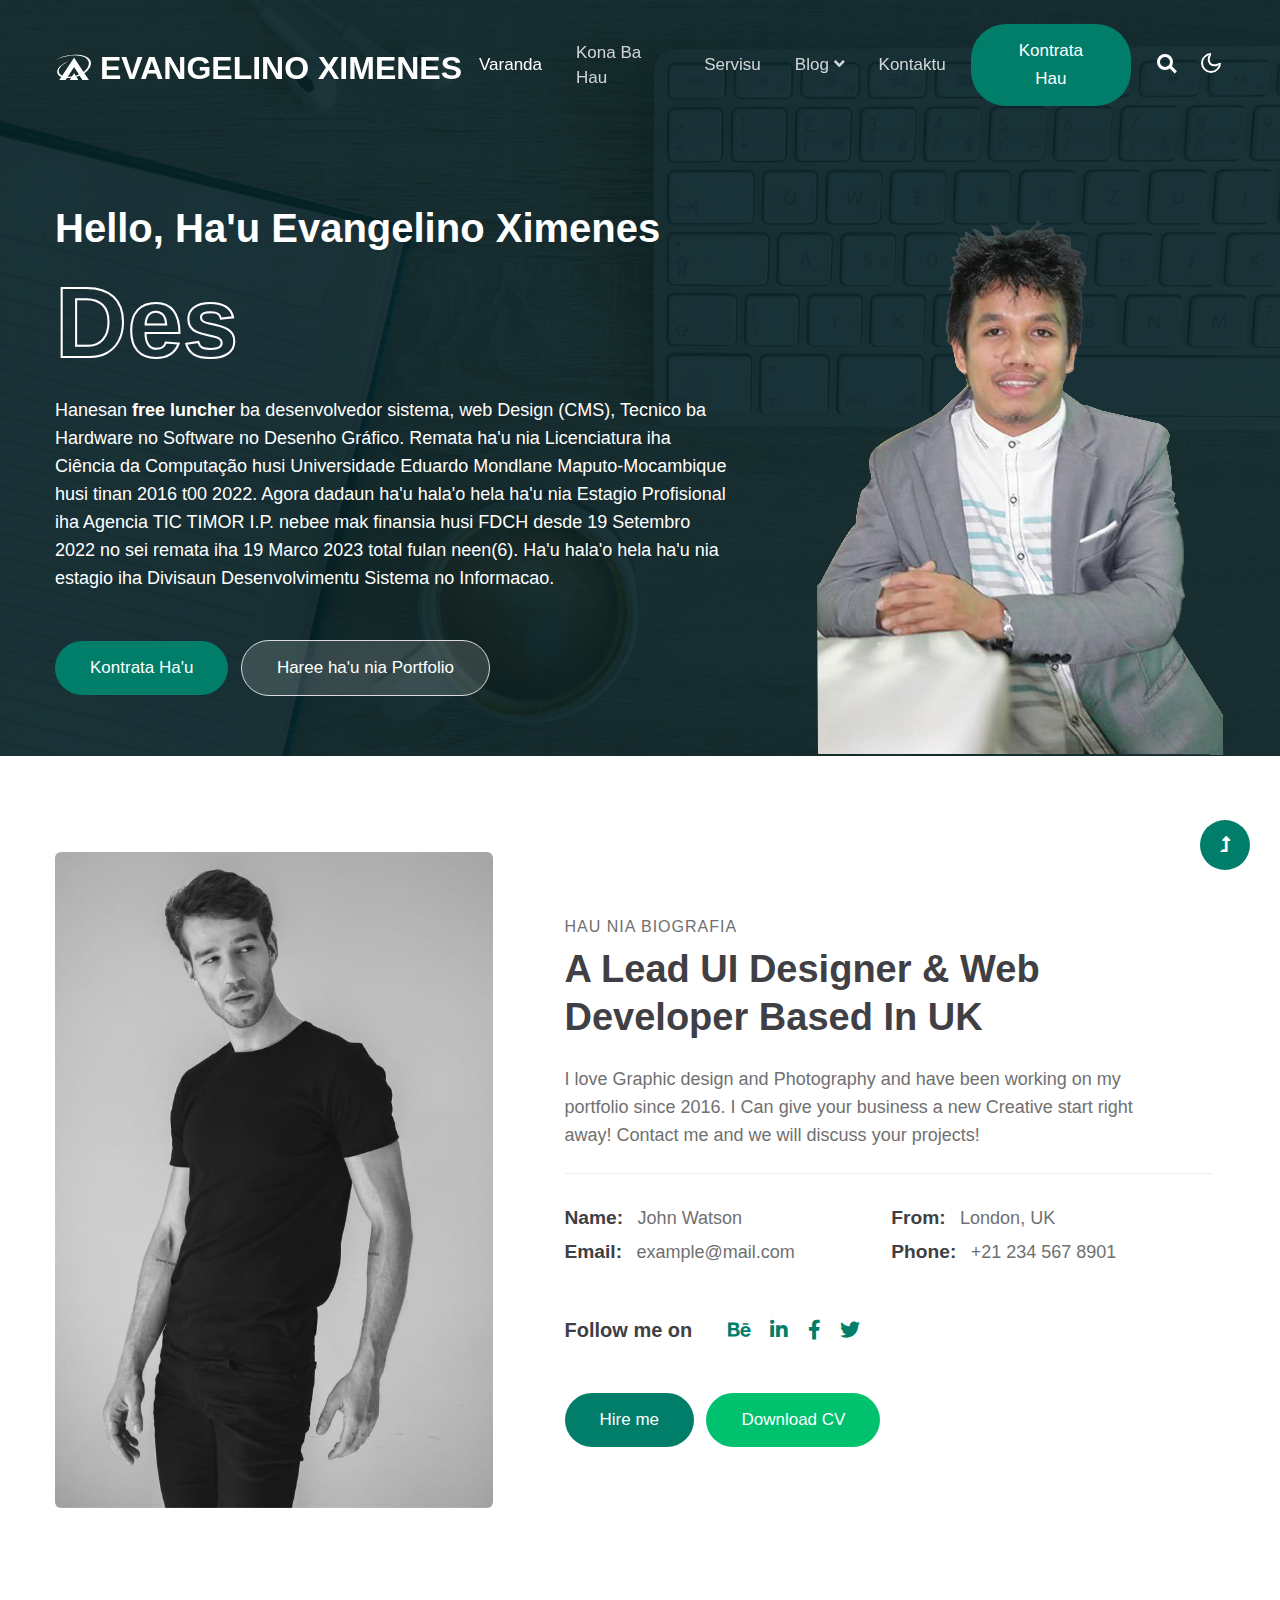
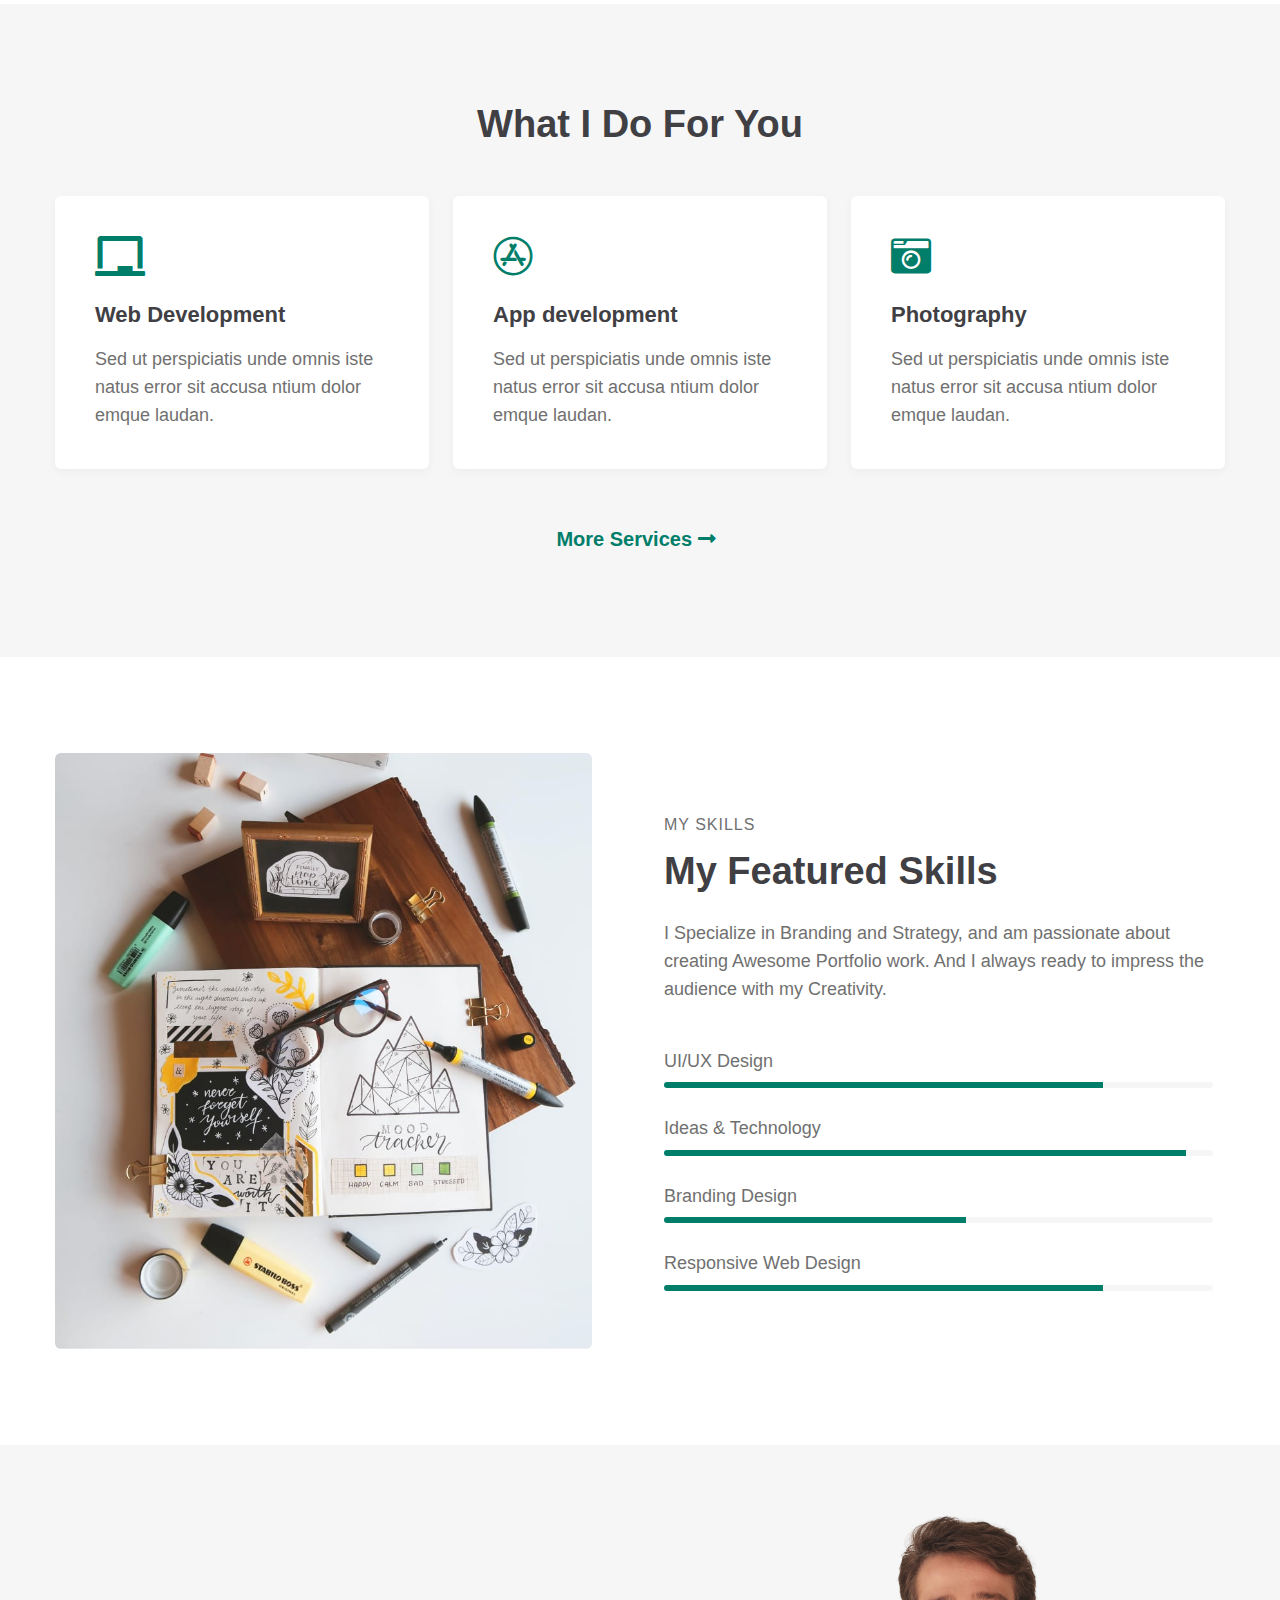
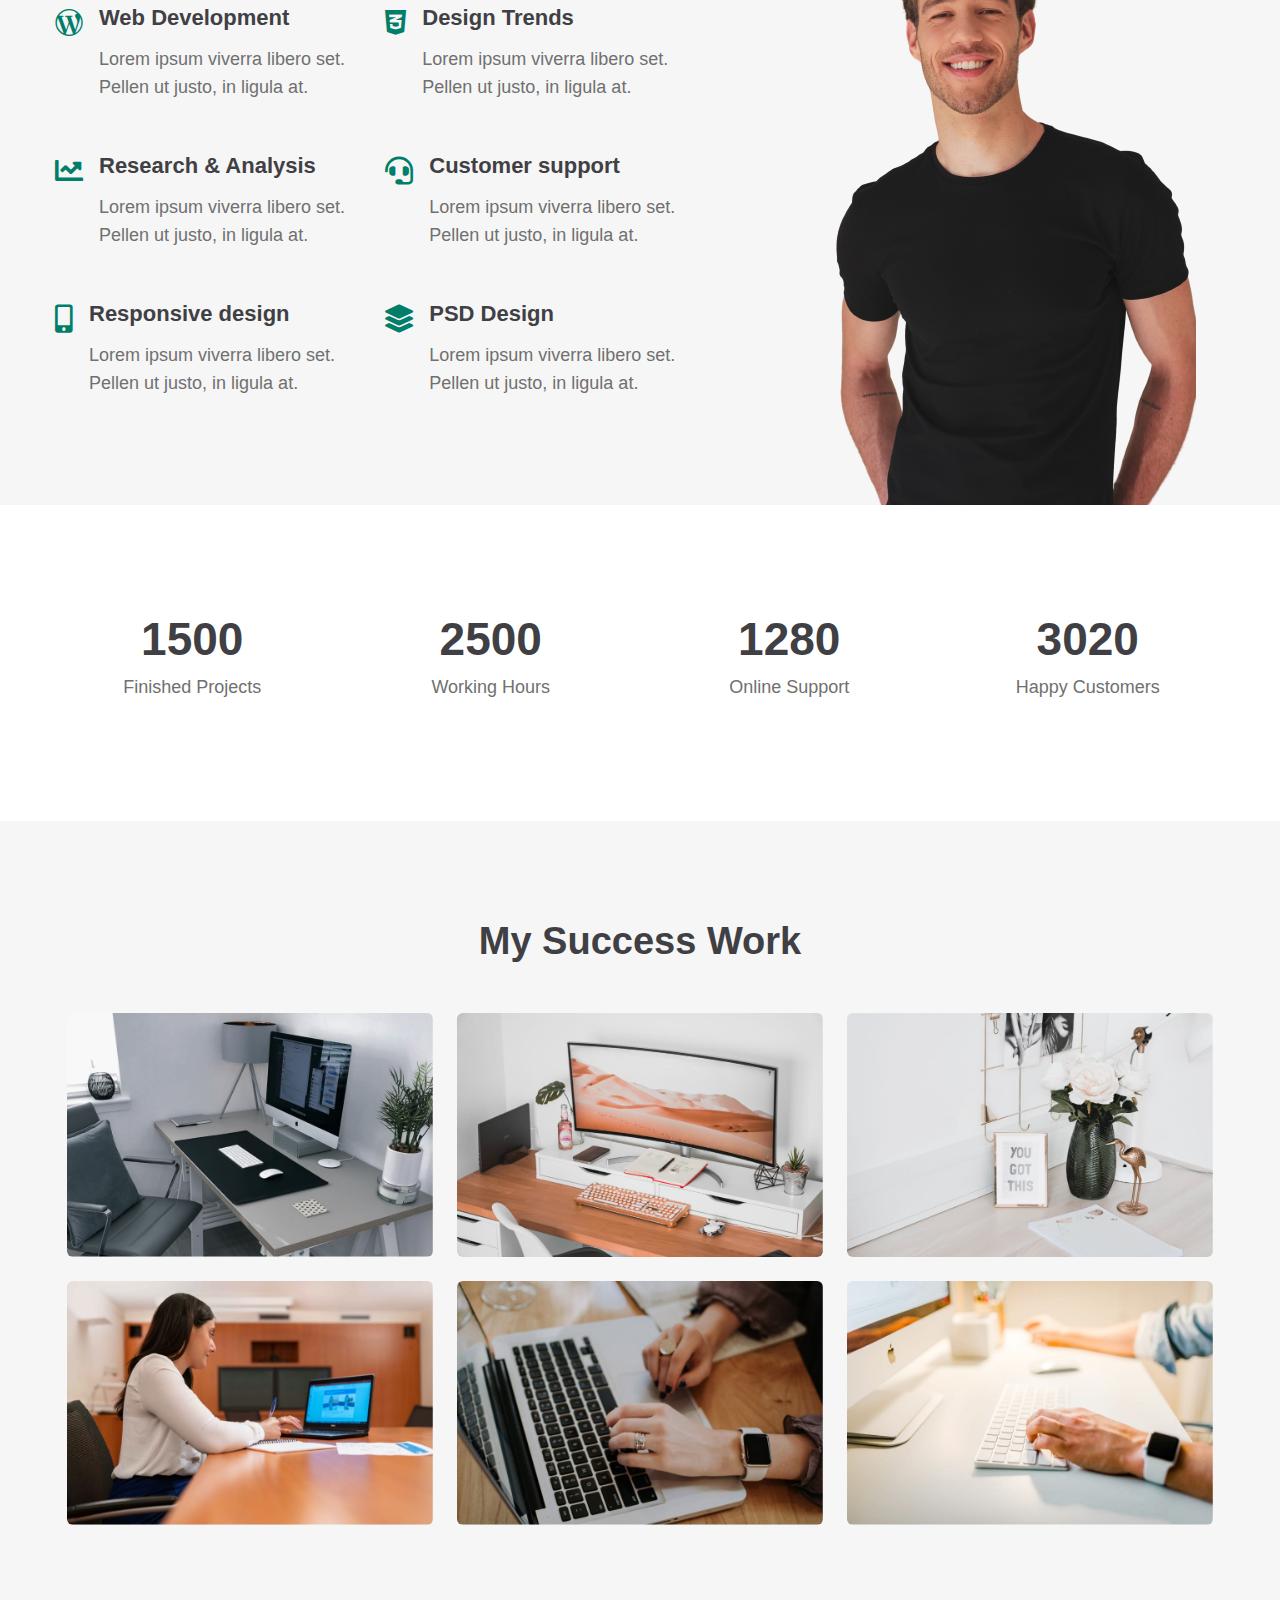
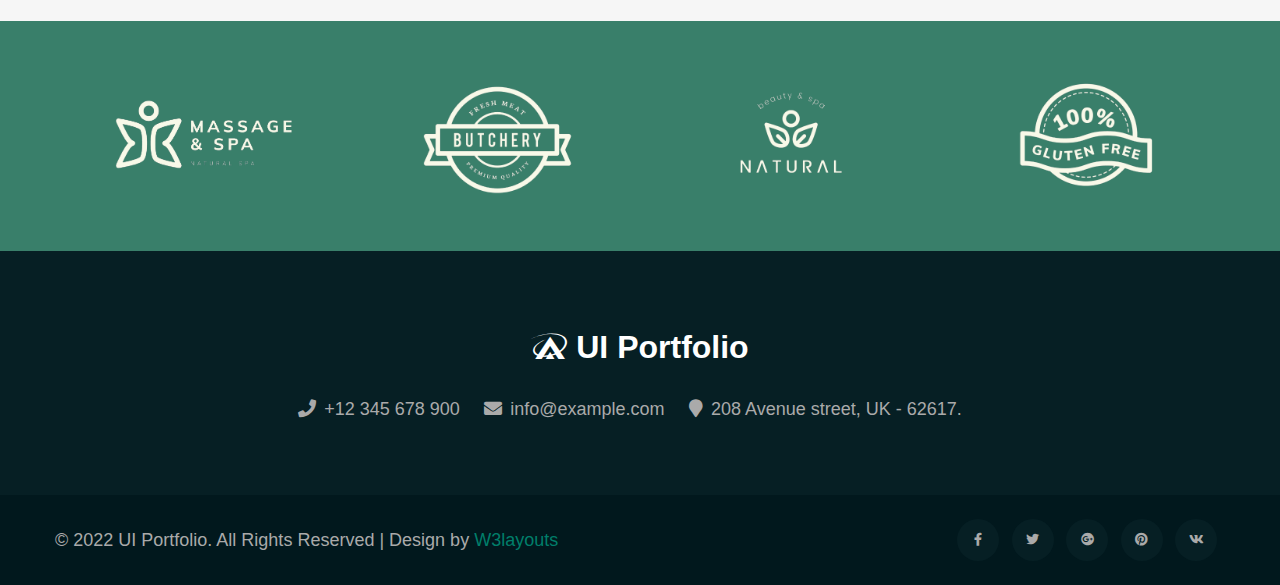
==== commit daee71d8: "Update index.html" ====
--- a/index.html
+++ b/index.html
@@ -322,7 +322,7 @@
                     <h3 class="mb-4"> <span class="typed-text"></span><span class="cursor">&nbsp</span> </h3>
                     <p>Hanesan <span style="font-weight: bold;">free luncher</span> ba desenvolvedor sistema, web Design (CMS), Tecnico ba Hardware no Software no Desenho Gráfico. Remata ha'u nia Licenciatura iha Ciência da Computação husi Universidade Eduardo Mondlane Maputo-Mocambique husi tinan 2016 t00 2022. Agora dadaun ha'u hala'o hela ha'u nia Estagio Profisional iha Agencia TIC TIMOR I.P. nebee mak finansia husi FDCH desde 19 Setembro 2022 no sei remata iha 19 Marco 2023 total fulan neen(6). Ha'u hala'o hela ha'u nia estagio iha Divisaun Desenvolvimentu Sistema no Informacao.</p>
                     
-                    <a class="btn btn-primary btn-style mt-5 me-2" href="contact.html"> Kontrta Ha'u </a>
+                    <a class="btn btn-primary btn-style mt-5 me-2" href="contact.html"> Kontrata Ha'u </a>
                     <a class="btn btn-style transparent-btn mt-5" href="#portfolio"> Haree ha'u nia Portfolio </a>
                     
                 </div>
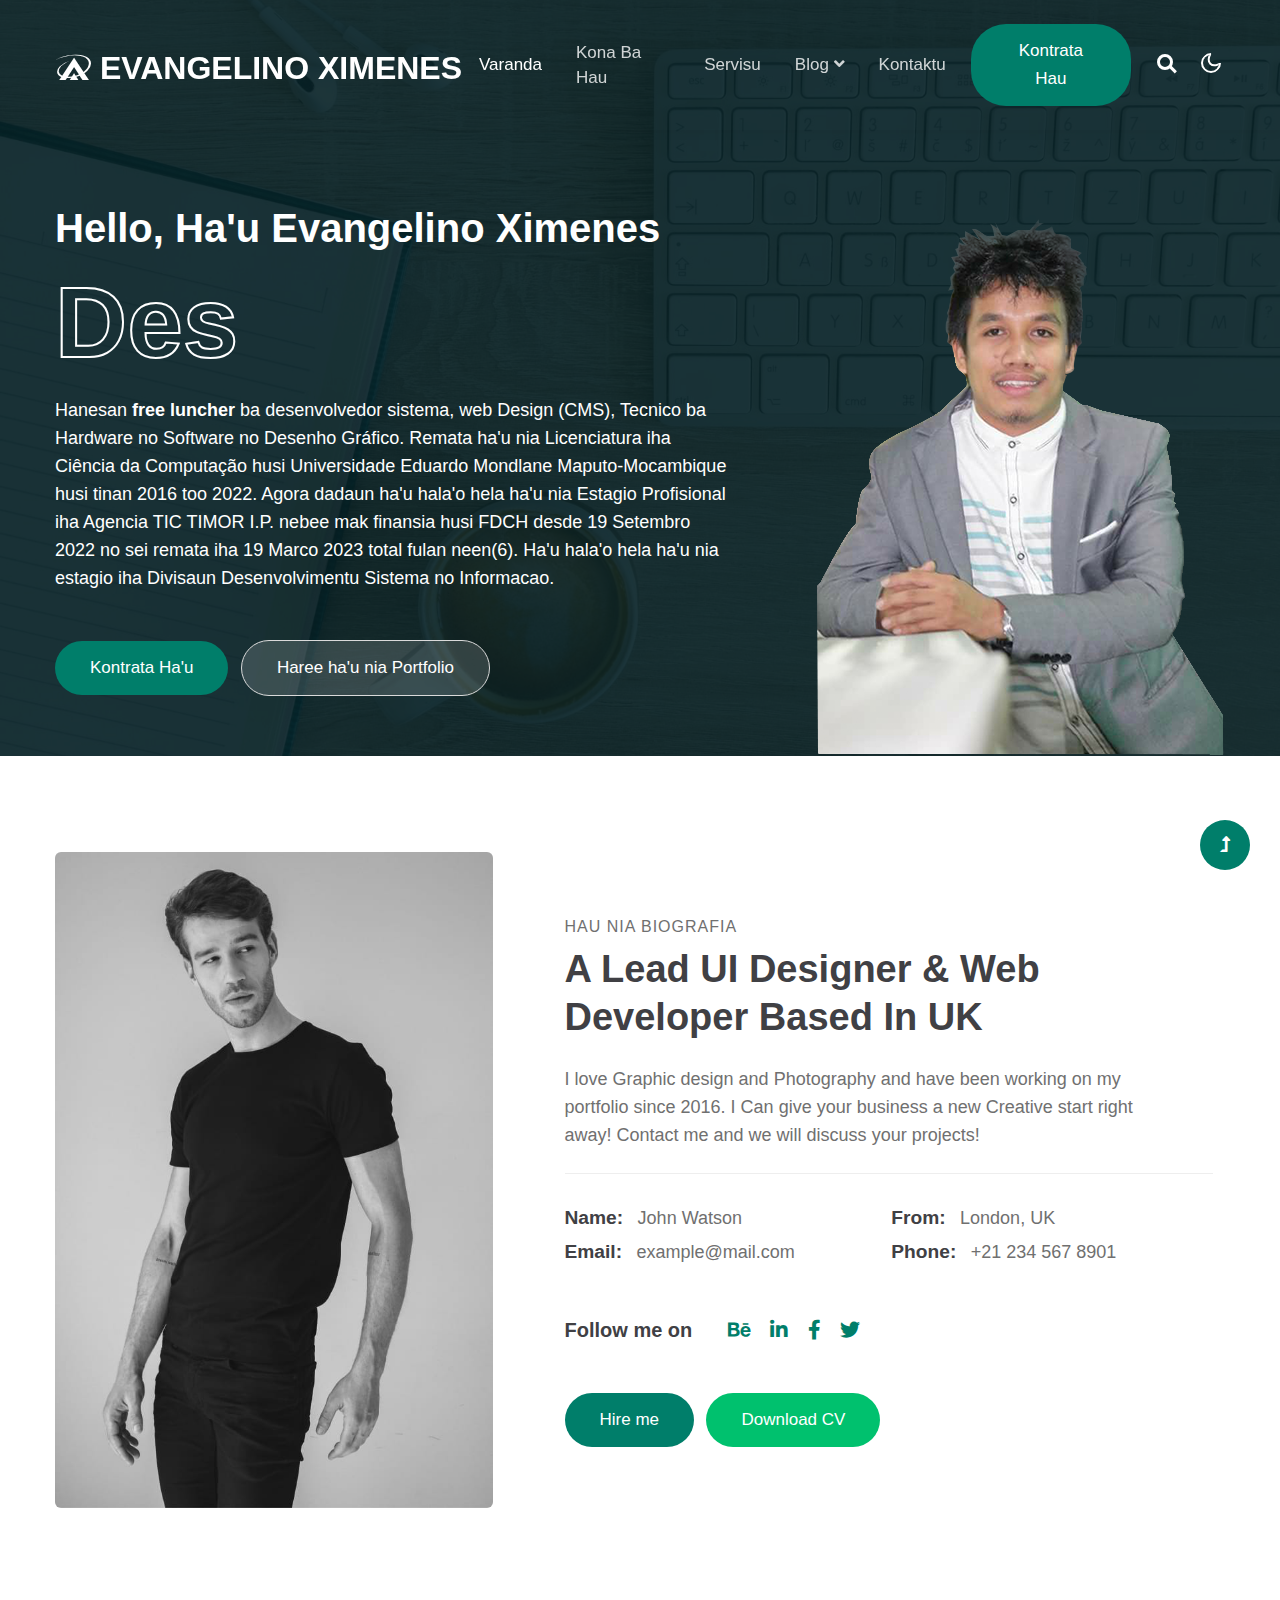
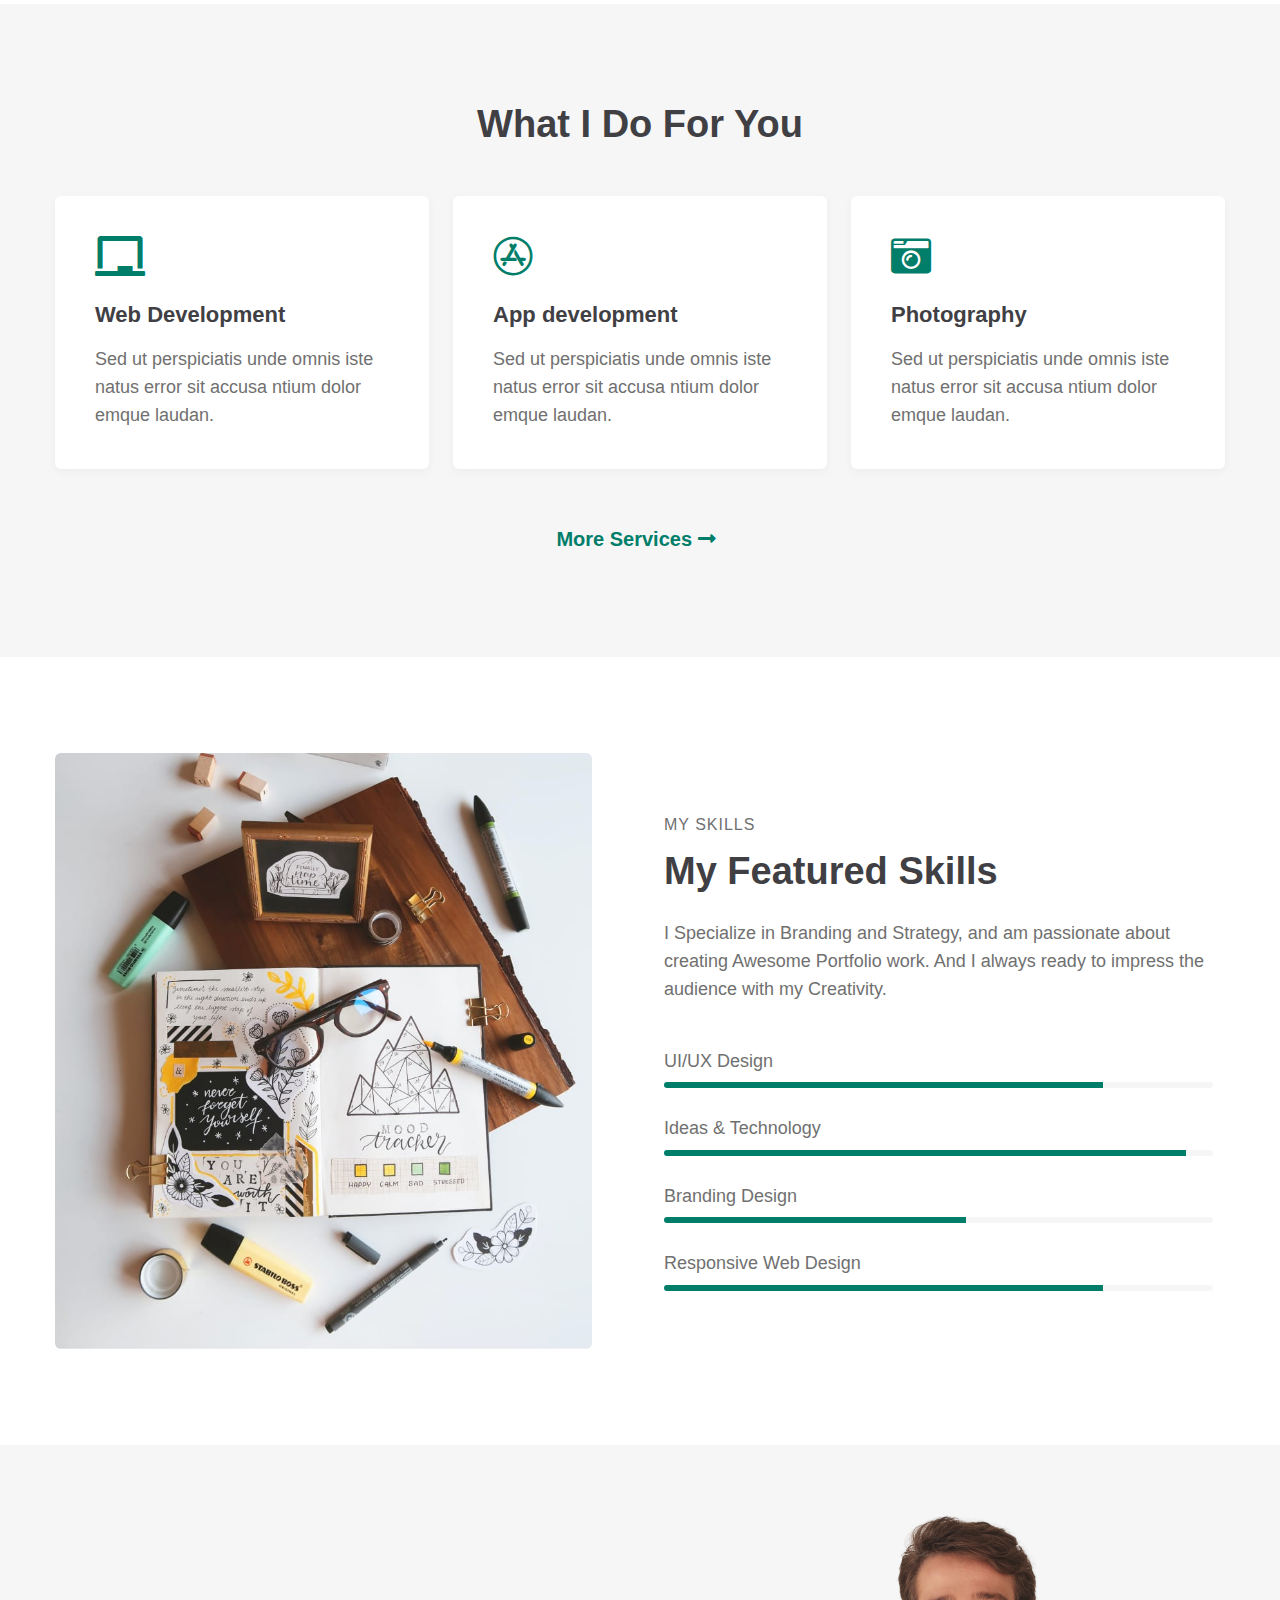
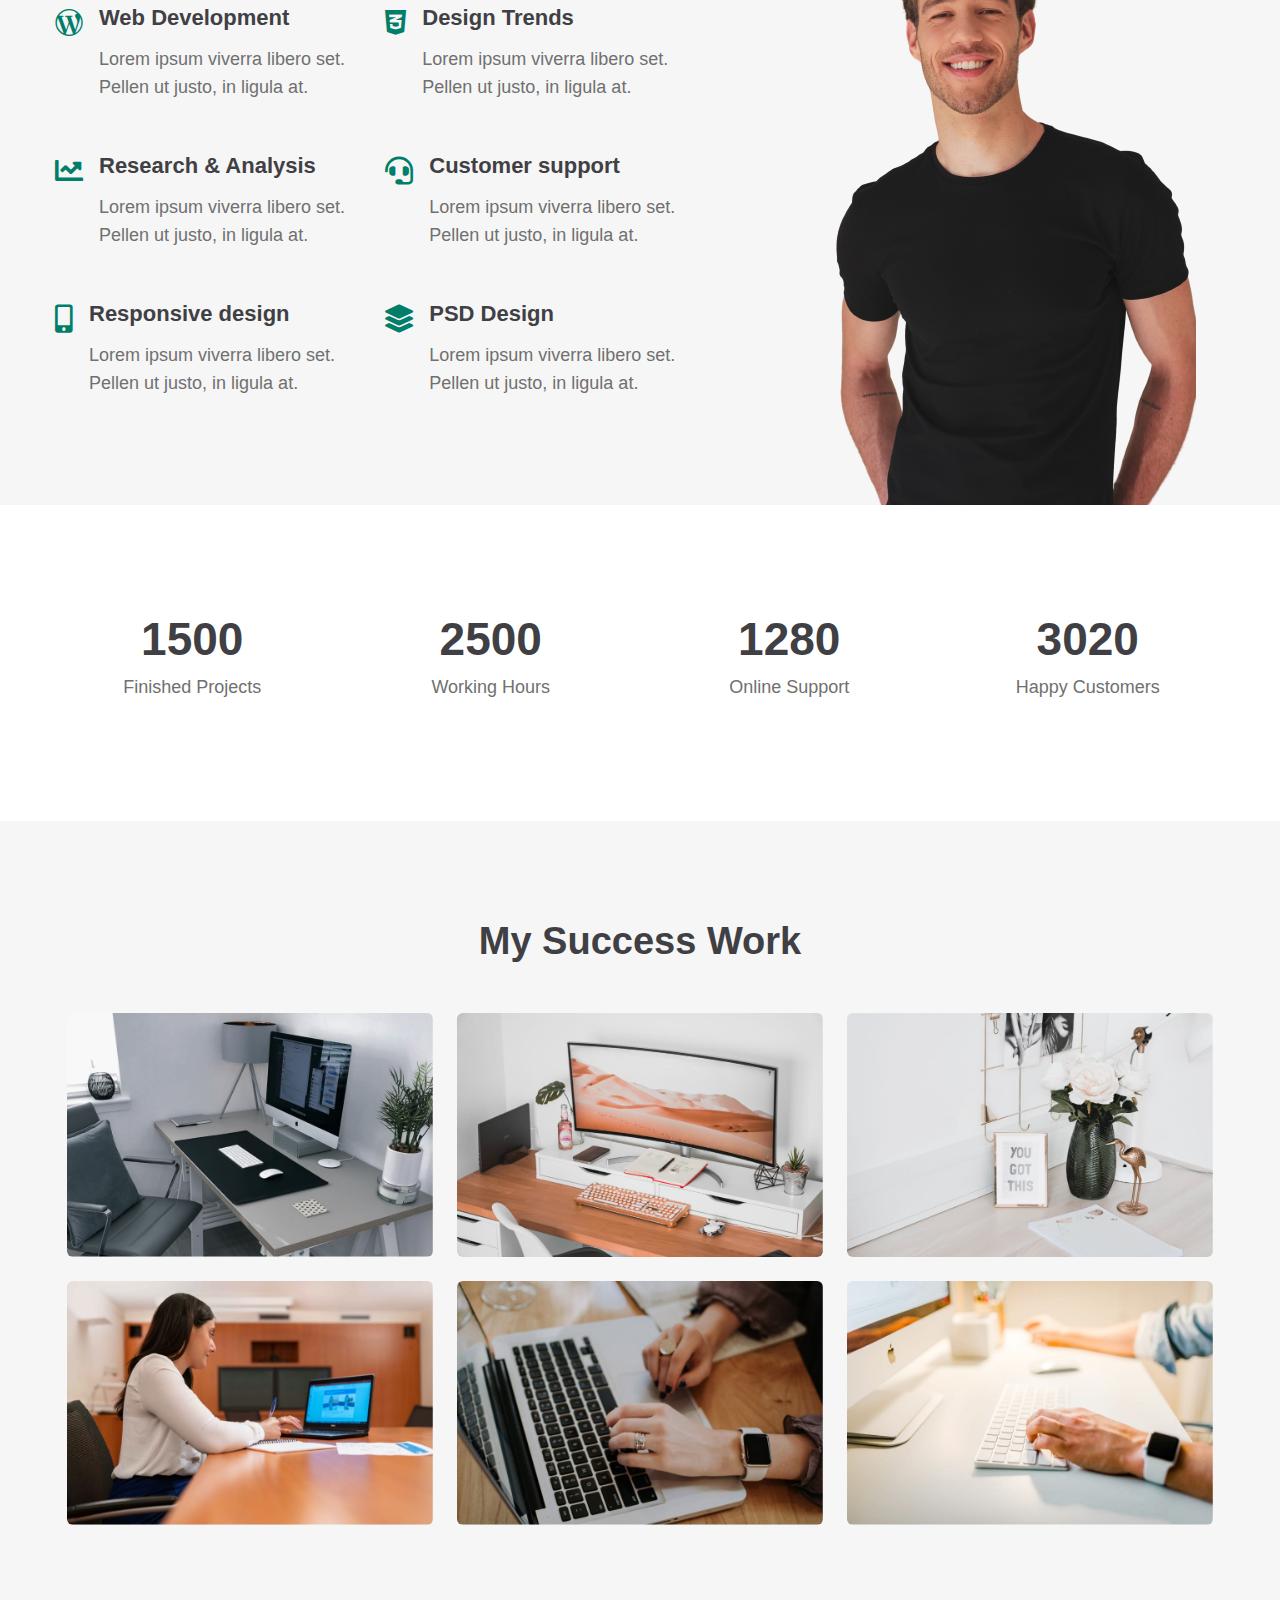
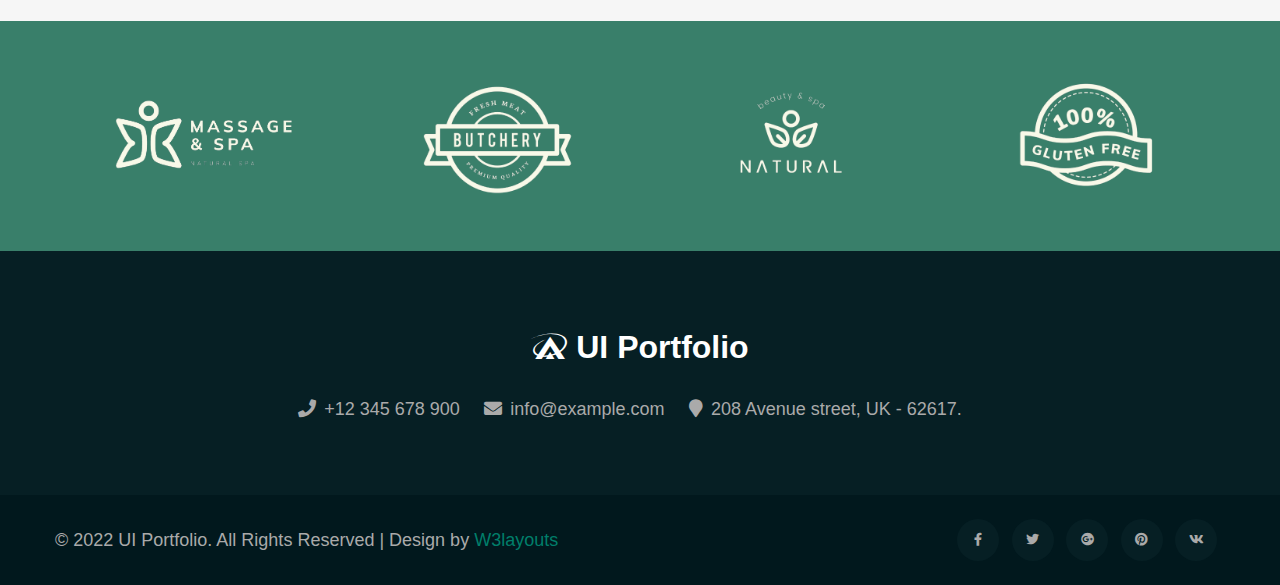
==== commit 3c57b614: "Update index.html" ====
--- a/index.html
+++ b/index.html
@@ -320,7 +320,7 @@
                 <div class="col-lg-7 banner-info-grid pt-lg-0 pt-5">
                     <h1 class="mb-3">Hello, Ha'u Evangelino Ximenes</h1>
                     <h3 class="mb-4"> <span class="typed-text"></span><span class="cursor">&nbsp</span> </h3>
-                    <p>Hanesan <span style="font-weight: bold;">free luncher</span> ba desenvolvedor sistema, web Design (CMS), Tecnico ba Hardware no Software no Desenho Gráfico. Remata ha'u nia Licenciatura iha Ciência da Computação husi Universidade Eduardo Mondlane Maputo-Mocambique husi tinan 2016 t00 2022. Agora dadaun ha'u hala'o hela ha'u nia Estagio Profisional iha Agencia TIC TIMOR I.P. nebee mak finansia husi FDCH desde 19 Setembro 2022 no sei remata iha 19 Marco 2023 total fulan neen(6). Ha'u hala'o hela ha'u nia estagio iha Divisaun Desenvolvimentu Sistema no Informacao.</p>
+                    <p>Hanesan <span style="font-weight: bold;">free luncher</span> ba desenvolvedor sistema, web Design (CMS), Tecnico ba Hardware no Software no Desenho Gráfico. Remata ha'u nia Licenciatura iha Ciência da Computação husi Universidade Eduardo Mondlane Maputo-Mocambique husi tinan 2016 too 2022. Agora dadaun ha'u hala'o hela ha'u nia Estagio Profisional iha Agencia TIC TIMOR I.P. nebee mak finansia husi FDCH desde 19 Setembro 2022 no sei remata iha 19 Marco 2023 total fulan neen(6). Ha'u hala'o hela ha'u nia estagio iha Divisaun Desenvolvimentu Sistema no Informacao.</p>
                     
                     <a class="btn btn-primary btn-style mt-5 me-2" href="contact.html"> Kontrata Ha'u </a>
                     <a class="btn btn-style transparent-btn mt-5" href="#portfolio"> Haree ha'u nia Portfolio </a>
